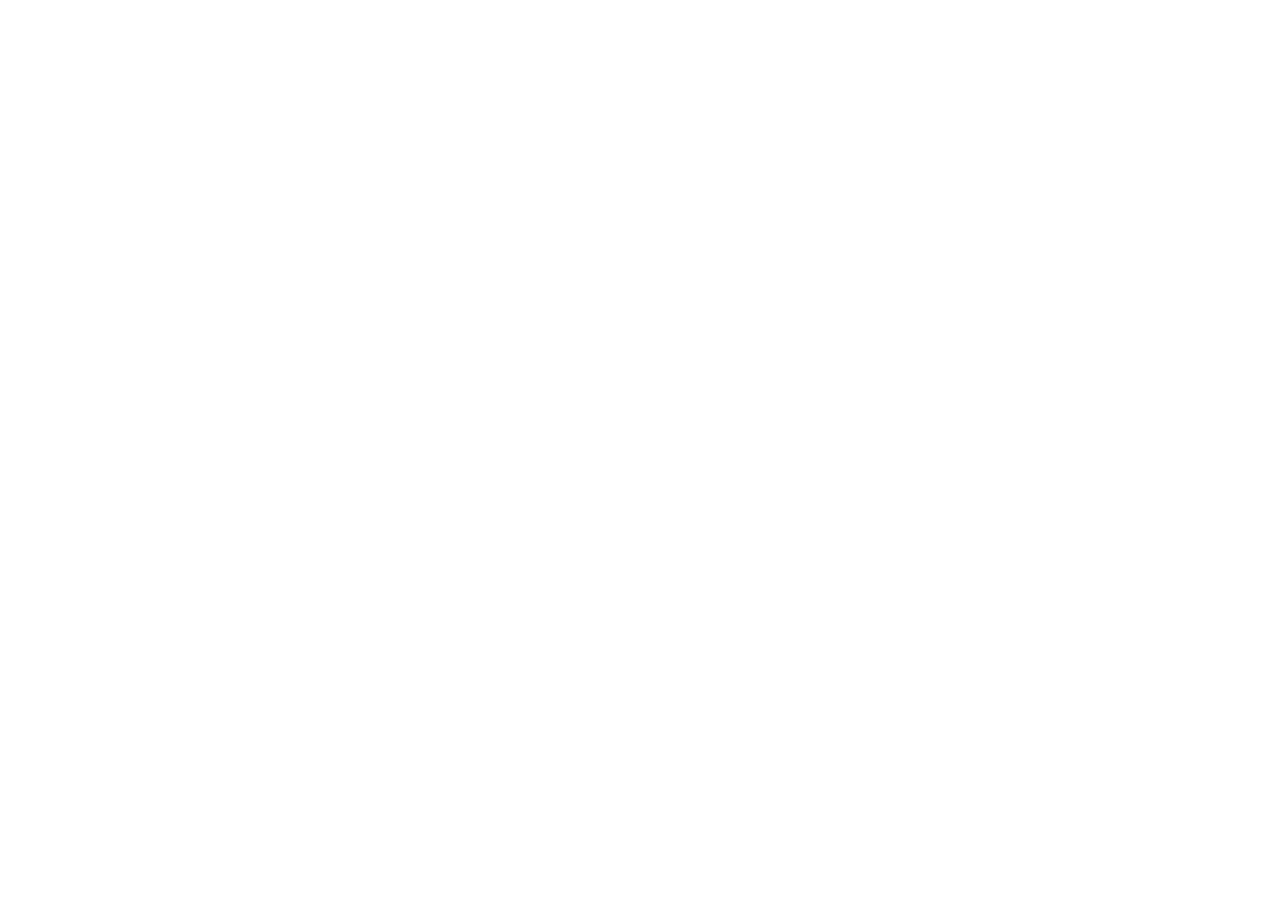
==== about.html @ bab977a7 "Init : création du dépôt, arborescence des fichiers et structure HTML de base" ====
<!doctype html>
<html lang="en">
  <head>
    <meta charset="UTF-8" />
    <meta name="viewport" content="width=device-width, initial-scale=1.0" />
    <link
      href="https://cdn.jsdelivr.net/npm/bootstrap@5.3.8/dist/css/bootstrap.min.css"
      rel="stylesheet"
      integrity="sha384-sRIl4kxILFvY47J16cr9ZwB07vP4J8+LH7qKQnuqkuIAvNWLzeN8tE5YBujZqJLB"
      crossorigin="anonymous"
    />
    <title>A propos</title>
  </head>
  <body>
    <script
      src="https://cdn.jsdelivr.net/npm/bootstrap@5.3.8/dist/js/bootstrap.bundle.min.js"
      integrity="sha384-FKyoEForCGlyvwx9Hj09JcYn3nv7wiPVlz7YYwJrWVcXK/BmnVDxM+D2scQbITxI"
      crossorigin="anonymous"
    ></script>
  </body>
</html>
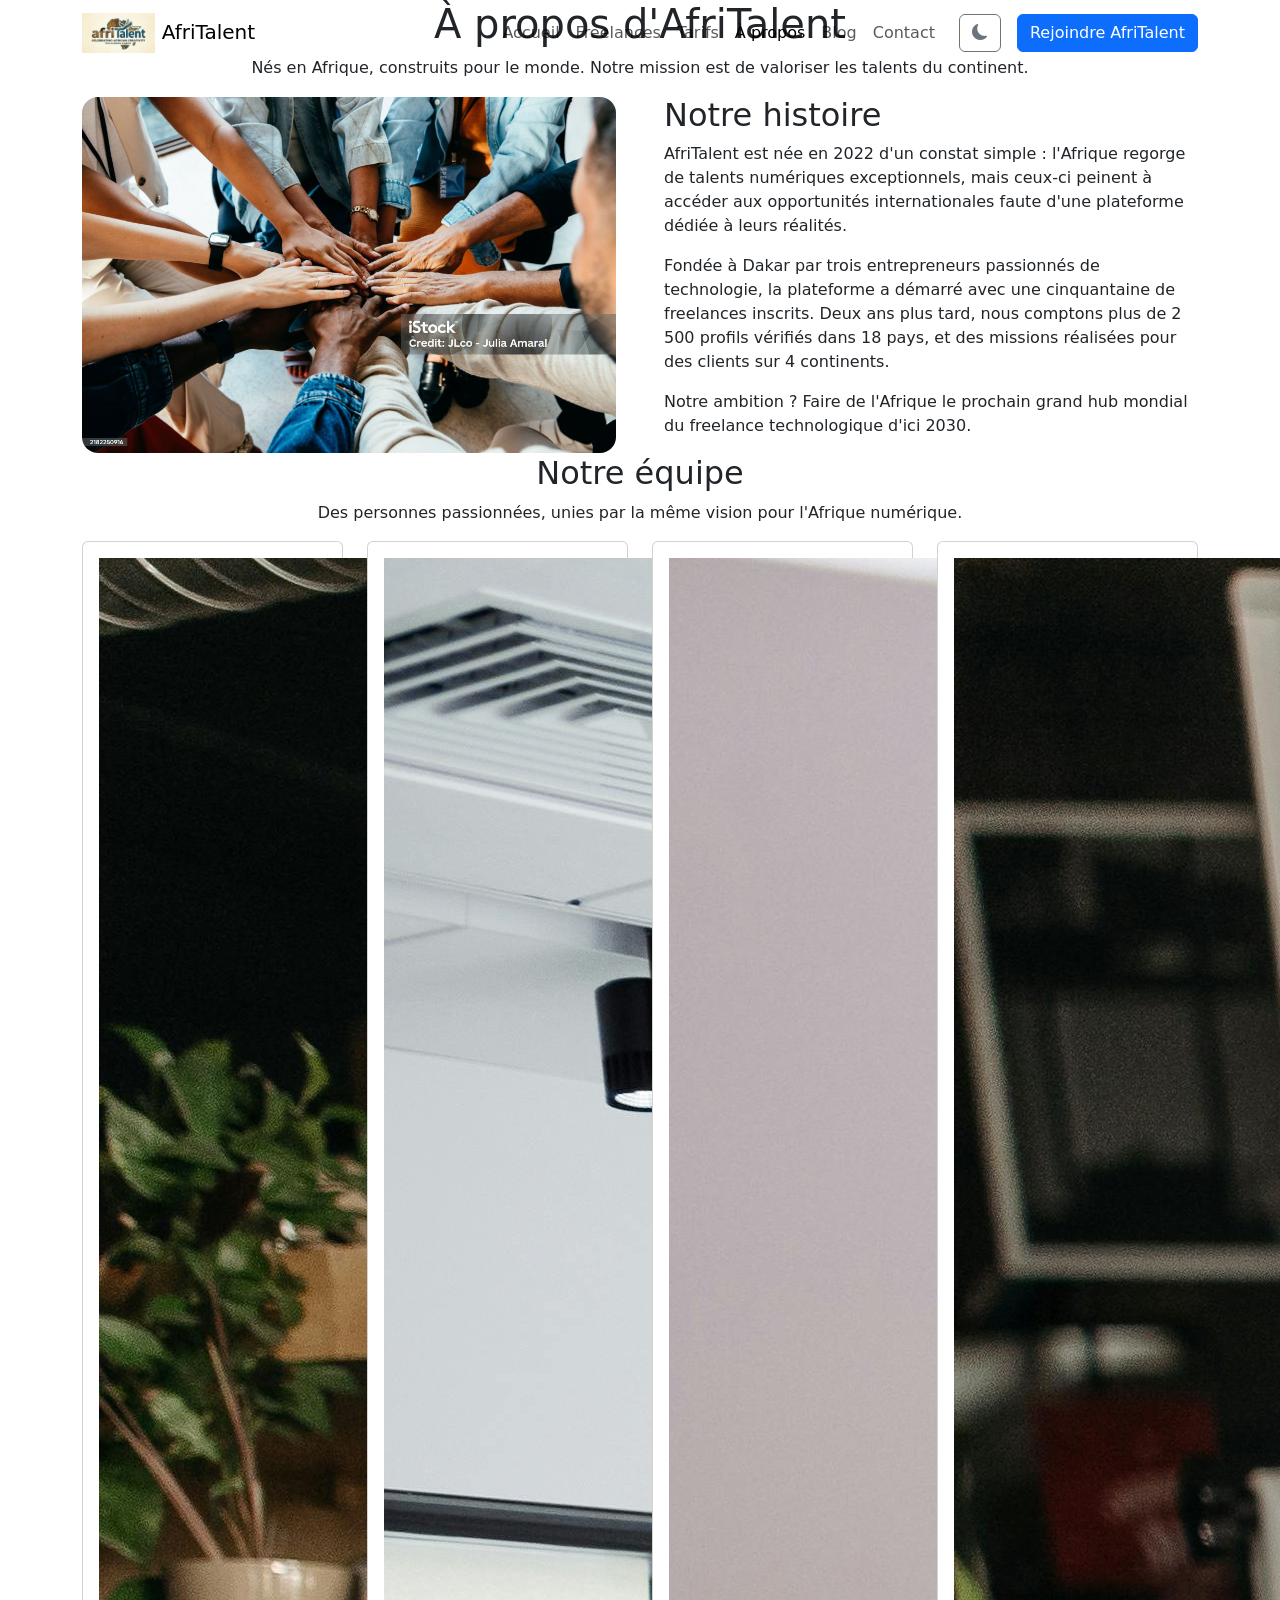
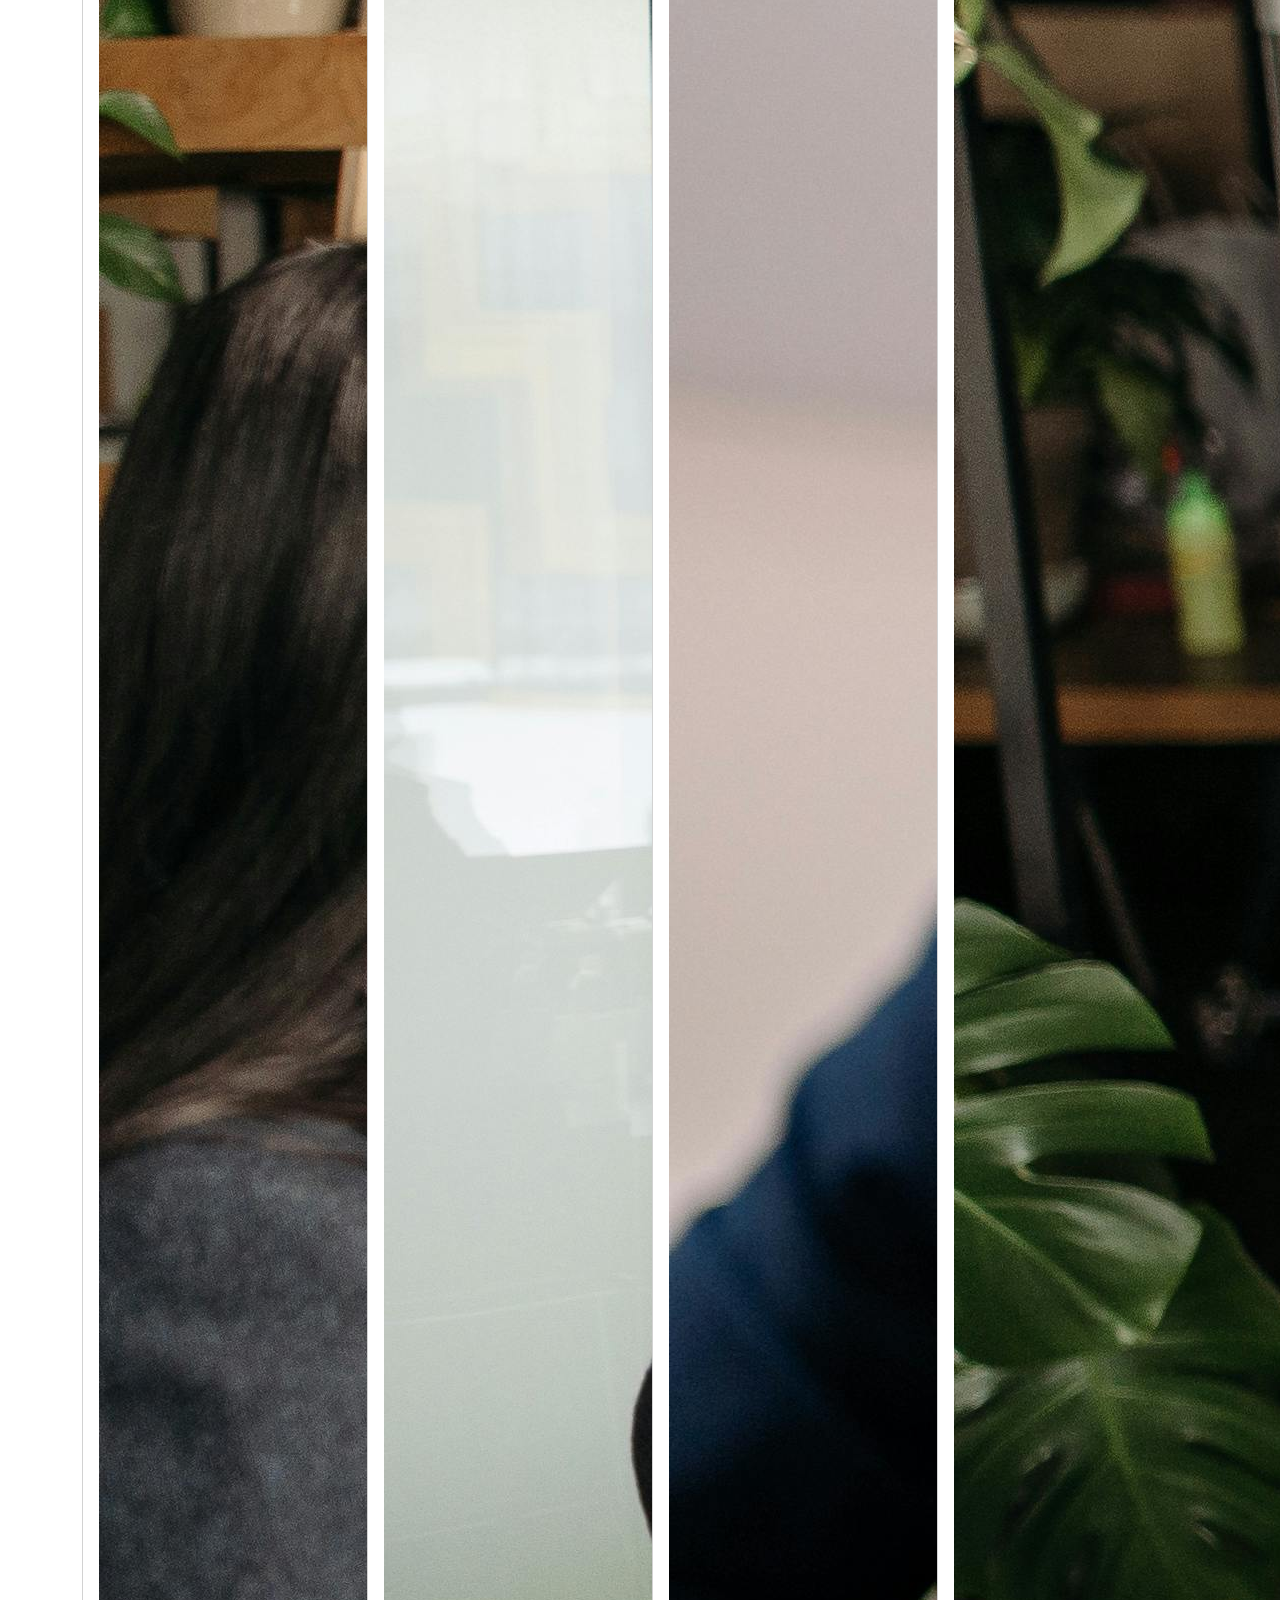
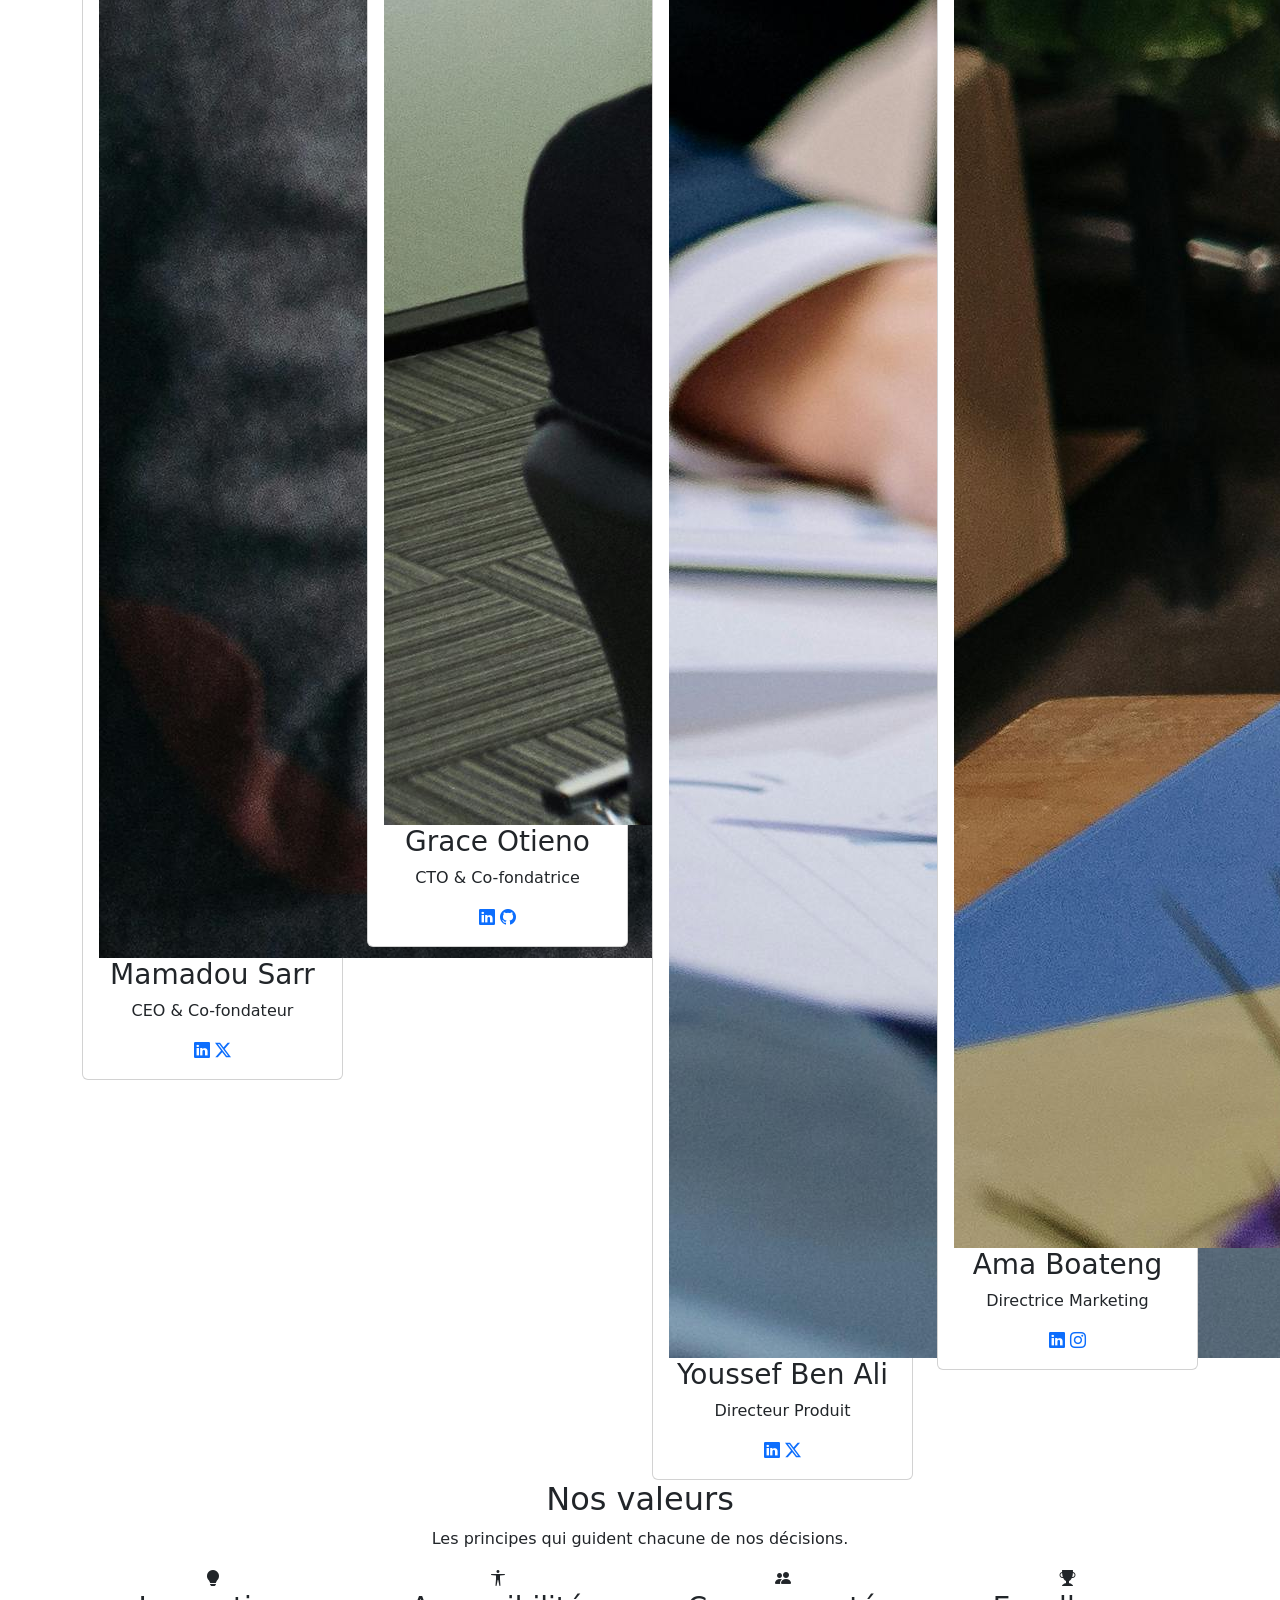
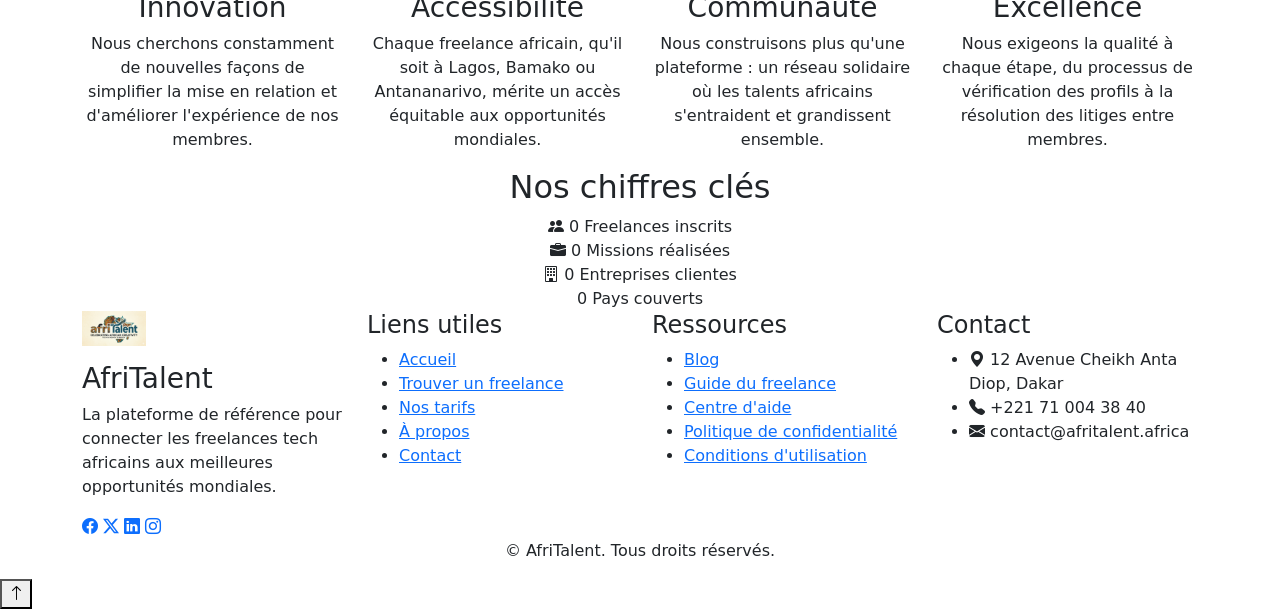
==== commit fa9f0ecc: "HTML : structure complète des 5 pages avec sections et contenu texte" ====
--- a/about.html
+++ b/about.html
@@ -1,21 +1,422 @@
 <!doctype html>
-<html lang="en">
+<html lang="fr">
   <head>
     <meta charset="UTF-8" />
     <meta name="viewport" content="width=device-width, initial-scale=1.0" />
+    <title>AfriTalent — À propos</title>
+    <!-- Google Fonts -->
     <link
-      href="https://cdn.jsdelivr.net/npm/bootstrap@5.3.8/dist/css/bootstrap.min.css"
+      href="https://fonts.googleapis.com/css2?family=Syne:wght@400;700;800&family=Inter:wght@400;500;600&display=swap"
       rel="stylesheet"
-      integrity="sha384-sRIl4kxILFvY47J16cr9ZwB07vP4J8+LH7qKQnuqkuIAvNWLzeN8tE5YBujZqJLB"
-      crossorigin="anonymous"
     />
-    <title>A propos</title>
+    <!-- Bootstrap Icons -->
+    <link
+      href="https://cdn.jsdelivr.net/npm/bootstrap-icons@1.11.3/font/bootstrap-icons.min.css"
+      rel="stylesheet"
+    />
+    <!-- Bootstrap 5 via CDN : feuille de style -->
+    <link
+      href="https://cdn.jsdelivr.net/npm/bootstrap@5.3.0/dist/css/bootstrap.min.css"
+      rel="stylesheet"
+    />
+    <!-- Votre feuille de style personnelle -->
+    <link rel="stylesheet" href="css/style.css" />
   </head>
   <body>
-    <script
-      src="https://cdn.jsdelivr.net/npm/bootstrap@5.3.8/dist/js/bootstrap.bundle.min.js"
-      integrity="sha384-FKyoEForCGlyvwx9Hj09JcYn3nv7wiPVlz7YYwJrWVcXK/BmnVDxM+D2scQbITxI"
-      crossorigin="anonymous"
-    ></script>
+    <!-- Le contenu de la page sera ajoute ici -->
+    <!-- ===================== NAVBAR ===================== -->
+    <header>
+      <nav class="navbar navbar-expand-lg fixed-top" id="navbar">
+        <div class="container">
+          <a class="navbar-brand" href="index.html">
+            <img
+              src="images/Gemini_Generated_Image_jtmrt1jtmrt1jtmr.png"
+              alt="Logo AfriTalent"
+              height="40"
+            />
+            AfriTalent
+          </a>
+          <button
+            class="navbar-toggler"
+            type="button"
+            data-bs-toggle="collapse"
+            data-bs-target="#navMenu"
+            aria-controls="navMenu"
+            aria-expanded="false"
+            aria-label="Ouvrir le menu de navigation"
+          >
+            <span class="navbar-toggler-icon"></span>
+          </button>
+          <div class="collapse navbar-collapse" id="navMenu">
+            <ul class="navbar-nav ms-auto">
+              <li class="nav-item">
+                <a class="nav-link" href="index.html">Accueil</a>
+              </li>
+              <li class="nav-item">
+                <a class="nav-link" href="freelances.html">Freelances</a>
+              </li>
+              <li class="nav-item">
+                <a class="nav-link" href="tarifs.html">Tarifs</a>
+              </li>
+              <li class="nav-item">
+                <a class="nav-link active" aria-current="page" href="about.html"
+                  >À propos</a
+                >
+              </li>
+              <li class="nav-item">
+                <a class="nav-link" href="blog.html">Blog</a>
+              </li>
+              <li class="nav-item">
+                <a class="nav-link" href="contact.html">Contact</a>
+              </li>
+            </ul>
+            <button
+              class="btn btn-outline-secondary ms-3"
+              id="darkModeToggle"
+              aria-label="Activer le mode sombre"
+            >
+              <i class="bi bi-moon-fill"></i>
+            </button>
+            <a href="freelances.html" class="btn btn-primary ms-3"
+              >Rejoindre AfriTalent</a
+            >
+          </div>
+        </div>
+      </nav>
+    </header>
+    <main>
+      <!-- ===================== EN-TÊTE DE PAGE ===================== -->
+      <section class="page-header">
+        <div class="container text-center">
+          <h1>À propos d'AfriTalent</h1>
+          <p>
+            Nés en Afrique, construits pour le monde. Notre mission est de
+            valoriser les talents du continent.
+          </p>
+        </div>
+      </section>
+      <!-- ===================== SECTION NOTRE HISTOIRE ===================== -->
+      <section class="history-section">
+        <div class="container">
+          <div class="row align-items-center g-5">
+            <div class="col-lg-6">
+              <img
+                src="images/istockphoto-2182250916-1024x1024.jpg"
+                alt="L'équipe fondatrice d'AfriTalent lors du lancement de la plateforme à Dakar en 2022"
+                class="img-fluid rounded-4"
+              />
+            </div>
+            <div class="col-lg-6">
+              <h2 class="section-title">Notre histoire</h2>
+              <p>
+                AfriTalent est née en 2022 d'un constat simple : l'Afrique
+                regorge de talents numériques exceptionnels, mais ceux-ci
+                peinent à accéder aux opportunités internationales faute d'une
+                plateforme dédiée à leurs réalités.
+              </p>
+              <p>
+                Fondée à Dakar par trois entrepreneurs passionnés de
+                technologie, la plateforme a démarré avec une cinquantaine de
+                freelances inscrits. Deux ans plus tard, nous comptons plus de 2
+                500 profils vérifiés dans 18 pays, et des missions réalisées
+                pour des clients sur 4 continents.
+              </p>
+              <p>
+                Notre ambition ? Faire de l'Afrique le prochain grand hub
+                mondial du freelance technologique d'ici 2030.
+              </p>
+            </div>
+          </div>
+        </div>
+      </section>
+      <!-- ===================== SECTION L'ÉQUIPE ===================== -->
+      <section class="team-section">
+        <div class="container">
+          <h2 class="section-title text-center">Notre équipe</h2>
+          <p class="section-subtitle text-center">
+            Des personnes passionnées, unies par la même vision pour l'Afrique
+            numérique.
+          </p>
+
+          <div class="row g-4 justify-content-center">
+            <!-- Membre 1 -->
+            <div class="col-lg-3 col-md-6">
+              <article class="team-card card text-center">
+                <div class="card-body">
+                  <img
+                    src="images/pexels-pavel-danilyuk-7654411.jpg"
+                    alt="Photo de Mamadou Sarr, CEO et cofondateur d'AfriTalent"
+                    class="team-avatar"
+                  />
+                  <h3 class="card-title">Mamadou Sarr</h3>
+                  <p class="team-role">CEO & Co-fondateur</p>
+                  <div class="team-socials">
+                    <a href="#" aria-label="LinkedIn de Mamadou Sarr"
+                      ><i class="bi bi-linkedin" aria-hidden="true"></i
+                    ></a>
+                    <a href="#" aria-label="Twitter de Mamadou Sarr"
+                      ><i class="bi bi-twitter-x" aria-hidden="true"></i
+                    ></a>
+                  </div>
+                </div>
+              </article>
+            </div>
+
+            <!-- Membre 2 -->
+            <div class="col-lg-3 col-md-6">
+              <article class="team-card card text-center">
+                <div class="card-body">
+                  <img
+                    src="images/pexels-werner-pfennig-6949525.jpg"
+                    alt="Photo de Grace Otieno, CTO et cofontatrice d'AfriTalent"
+                    class="team-avatar"
+                  />
+                  <h3 class="card-title">Grace Otieno</h3>
+                  <p class="team-role">CTO & Co-fondatrice</p>
+                  <div class="team-socials">
+                    <a href="#" aria-label="LinkedIn de Grace Otieno"
+                      ><i class="bi bi-linkedin" aria-hidden="true"></i
+                    ></a>
+                    <a href="#" aria-label="GitHub de Grace Otieno"
+                      ><i class="bi bi-github" aria-hidden="true"></i
+                    ></a>
+                  </div>
+                </div>
+              </article>
+            </div>
+
+            <!-- Membre 3 -->
+            <div class="col-lg-3 col-md-6">
+              <article class="team-card card text-center">
+                <div class="card-body">
+                  <img
+                    src="images/pexels-yankrukov-7693690.jpg"
+                    alt="Photo de Youssef Ben Ali, Directeur Produit chez AfriTalent"
+                    class="team-avatar"
+                  />
+                  <h3 class="card-title">Youssef Ben Ali</h3>
+                  <p class="team-role">Directeur Produit</p>
+                  <div class="team-socials">
+                    <a href="#" aria-label="LinkedIn de Youssef Ben Ali"
+                      ><i class="bi bi-linkedin" aria-hidden="true"></i
+                    ></a>
+                    <a href="#" aria-label="Twitter de Youssef Ben Ali"
+                      ><i class="bi bi-twitter-x" aria-hidden="true"></i
+                    ></a>
+                  </div>
+                </div>
+              </article>
+            </div>
+
+            <!-- Membre 4 -->
+            <div class="col-lg-3 col-md-6">
+              <article class="team-card card text-center">
+                <div class="card-body">
+                  <img
+                    src="images/pexels-pavel-danilyuk-7654424.jpg"
+                    alt="Photo de Ama Boateng, Directrice Marketing chez AfriTalent"
+                    class="team-avatar"
+                  />
+                  <h3 class="card-title">Ama Boateng</h3>
+                  <p class="team-role">Directrice Marketing</p>
+                  <div class="team-socials">
+                    <a href="#" aria-label="LinkedIn de Ama Boateng"
+                      ><i class="bi bi-linkedin" aria-hidden="true"></i
+                    ></a>
+                    <a href="#" aria-label="Instagram de Ama Boateng"
+                      ><i class="bi bi-instagram" aria-hidden="true"></i
+                    ></a>
+                  </div>
+                </div>
+              </article>
+            </div>
+          </div>
+        </div>
+      </section>
+      <!-- ===================== SECTION NOS VALEURS ===================== -->
+      <section class="values-section">
+        <div class="container">
+          <h2 class="section-title text-center">Nos valeurs</h2>
+          <p class="section-subtitle text-center">
+            Les principes qui guident chacune de nos décisions.
+          </p>
+
+          <div class="row g-4">
+            <div class="col-lg-3 col-md-6">
+              <article class="value-card text-center">
+                <i
+                  class="bi bi-lightbulb-fill value-icon"
+                  aria-hidden="true"
+                ></i>
+                <h3>Innovation</h3>
+                <p>
+                  Nous cherchons constamment de nouvelles façons de simplifier
+                  la mise en relation et d'améliorer l'expérience de nos
+                  membres.
+                </p>
+              </article>
+            </div>
+
+            <div class="col-lg-3 col-md-6">
+              <article class="value-card text-center">
+                <i
+                  class="bi bi-universal-access value-icon"
+                  aria-hidden="true"
+                ></i>
+                <h3>Accessibilité</h3>
+                <p>
+                  Chaque freelance africain, qu'il soit à Lagos, Bamako ou
+                  Antananarivo, mérite un accès équitable aux opportunités
+                  mondiales.
+                </p>
+              </article>
+            </div>
+
+            <div class="col-lg-3 col-md-6">
+              <article class="value-card text-center">
+                <i class="bi bi-people-fill value-icon" aria-hidden="true"></i>
+                <h3>Communauté</h3>
+                <p>
+                  Nous construisons plus qu'une plateforme : un réseau solidaire
+                  où les talents africains s'entraident et grandissent ensemble.
+                </p>
+              </article>
+            </div>
+
+            <div class="col-lg-3 col-md-6">
+              <article class="value-card text-center">
+                <i class="bi bi-trophy-fill value-icon" aria-hidden="true"></i>
+                <h3>Excellence</h3>
+                <p>
+                  Nous exigeons la qualité à chaque étape, du processus de
+                  vérification des profils à la résolution des litiges entre
+                  membres.
+                </p>
+              </article>
+            </div>
+          </div>
+        </div>
+      </section>
+      <!-- ===================== SECTION CHIFFRES CLÉS EN BENTO GRID ===================== -->
+      <section class="key-numbers-section">
+        <div class="container">
+          <h2 class="section-title text-center">Nos chiffres clés</h2>
+
+          <!-- Bento Grid pour les chiffres -->
+          <div class="bento-grid bento-numbers">
+            <div class="bento-card text-center">
+              <i class="bi bi-people-fill bento-icon" aria-hidden="true"></i>
+              <span class="stat-number" data-target="2500">0</span>
+              <span class="stat-label">Freelances inscrits</span>
+            </div>
+
+            <div class="bento-card text-center bento-large">
+              <i class="bi bi-briefcase-fill bento-icon" aria-hidden="true"></i>
+              <span class="stat-number" data-target="12000">0</span>
+              <span class="stat-label">Missions réalisées</span>
+            </div>
+
+            <div class="bento-card text-center">
+              <i class="bi bi-building bento-icon" aria-hidden="true"></i>
+              <span class="stat-number" data-target="800">0</span>
+              <span class="stat-label">Entreprises clientes</span>
+            </div>
+
+            <div class="bento-card text-center">
+              <i class="bi bi-globe-africa bento-icon" aria-hidden="true"></i>
+              <span class="stat-number" data-target="18">0</span>
+              <span class="stat-label">Pays couverts</span>
+            </div>
+          </div>
+        </div>
+      </section>
+    </main>
+
+    <!-- ===================== FOOTER ===================== -->
+    <footer class="site-footer">
+      <div class="container">
+        <div class="row g-4">
+          <div class="col-lg-3 col-md-6">
+            <img
+              src="images/Gemini_Generated_Image_jtmrt1jtmrt1jtmr.png"
+              alt="Logo AfriTalent"
+              height="35"
+              class="mb-3"
+            />
+            <h3 class="footer-brand">AfriTalent</h3>
+            <p>
+              La plateforme de référence pour connecter les freelances tech
+              africains aux meilleures opportunités mondiales.
+            </p>
+            <div class="social-links">
+              <a href="#" aria-label="Facebook AfriTalent"
+                ><i class="bi bi-facebook" aria-hidden="true"></i
+              ></a>
+              <a href="#" aria-label="Twitter AfriTalent"
+                ><i class="bi bi-twitter-x" aria-hidden="true"></i
+              ></a>
+              <a href="#" aria-label="LinkedIn AfriTalent"
+                ><i class="bi bi-linkedin" aria-hidden="true"></i
+              ></a>
+              <a href="#" aria-label="Instagram AfriTalent"
+                ><i class="bi bi-instagram" aria-hidden="true"></i
+              ></a>
+            </div>
+          </div>
+          <div class="col-lg-3 col-md-6">
+            <h4 class="footer-title">Liens utiles</h4>
+            <ul class="footer-links">
+              <li><a href="index.html">Accueil</a></li>
+              <li><a href="freelances.html">Trouver un freelance</a></li>
+              <li><a href="tarifs.html">Nos tarifs</a></li>
+              <li><a href="about.html">À propos</a></li>
+              <li><a href="contact.html">Contact</a></li>
+            </ul>
+          </div>
+          <div class="col-lg-3 col-md-6">
+            <h4 class="footer-title">Ressources</h4>
+            <ul class="footer-links">
+              <li><a href="#">Blog</a></li>
+              <li><a href="#">Guide du freelance</a></li>
+              <li><a href="#">Centre d'aide</a></li>
+              <li><a href="#">Politique de confidentialité</a></li>
+              <li><a href="#">Conditions d'utilisation</a></li>
+            </ul>
+          </div>
+          <div class="col-lg-3 col-md-6">
+            <h4 class="footer-title">Contact</h4>
+            <ul class="footer-contact">
+              <li>
+                <i class="bi bi-geo-alt-fill" aria-hidden="true"></i> 12 Avenue
+                Cheikh Anta Diop, Dakar
+              </li>
+              <li>
+                <i class="bi bi-telephone-fill" aria-hidden="true"></i> +221 71
+                004 38 40
+              </li>
+              <li>
+                <i class="bi bi-envelope-fill" aria-hidden="true"></i>
+                contact@afritalent.africa
+              </li>
+            </ul>
+          </div>
+        </div>
+        <div class="footer-bottom text-center">
+          <p>
+            &copy; <span id="currentYear"></span> AfriTalent. Tous droits
+            réservés.
+          </p>
+        </div>
+      </div>
+    </footer>
+
+    <button id="backToTop" aria-label="Retour en haut de page">
+      <i class="bi bi-arrow-up" aria-hidden="true"></i>
+    </button>
+
+    <!-- Bootstrap 5 via CDN : script JavaScript -->
+    <script src="https://cdn.jsdelivr.net/npm/bootstrap@5.3.0/dist/js/bootstrap.bundle.min.js"></script>
+    <!-- Votre script JavaScript -->
+    <script src="js/main.js"></script>
   </body>
 </html>
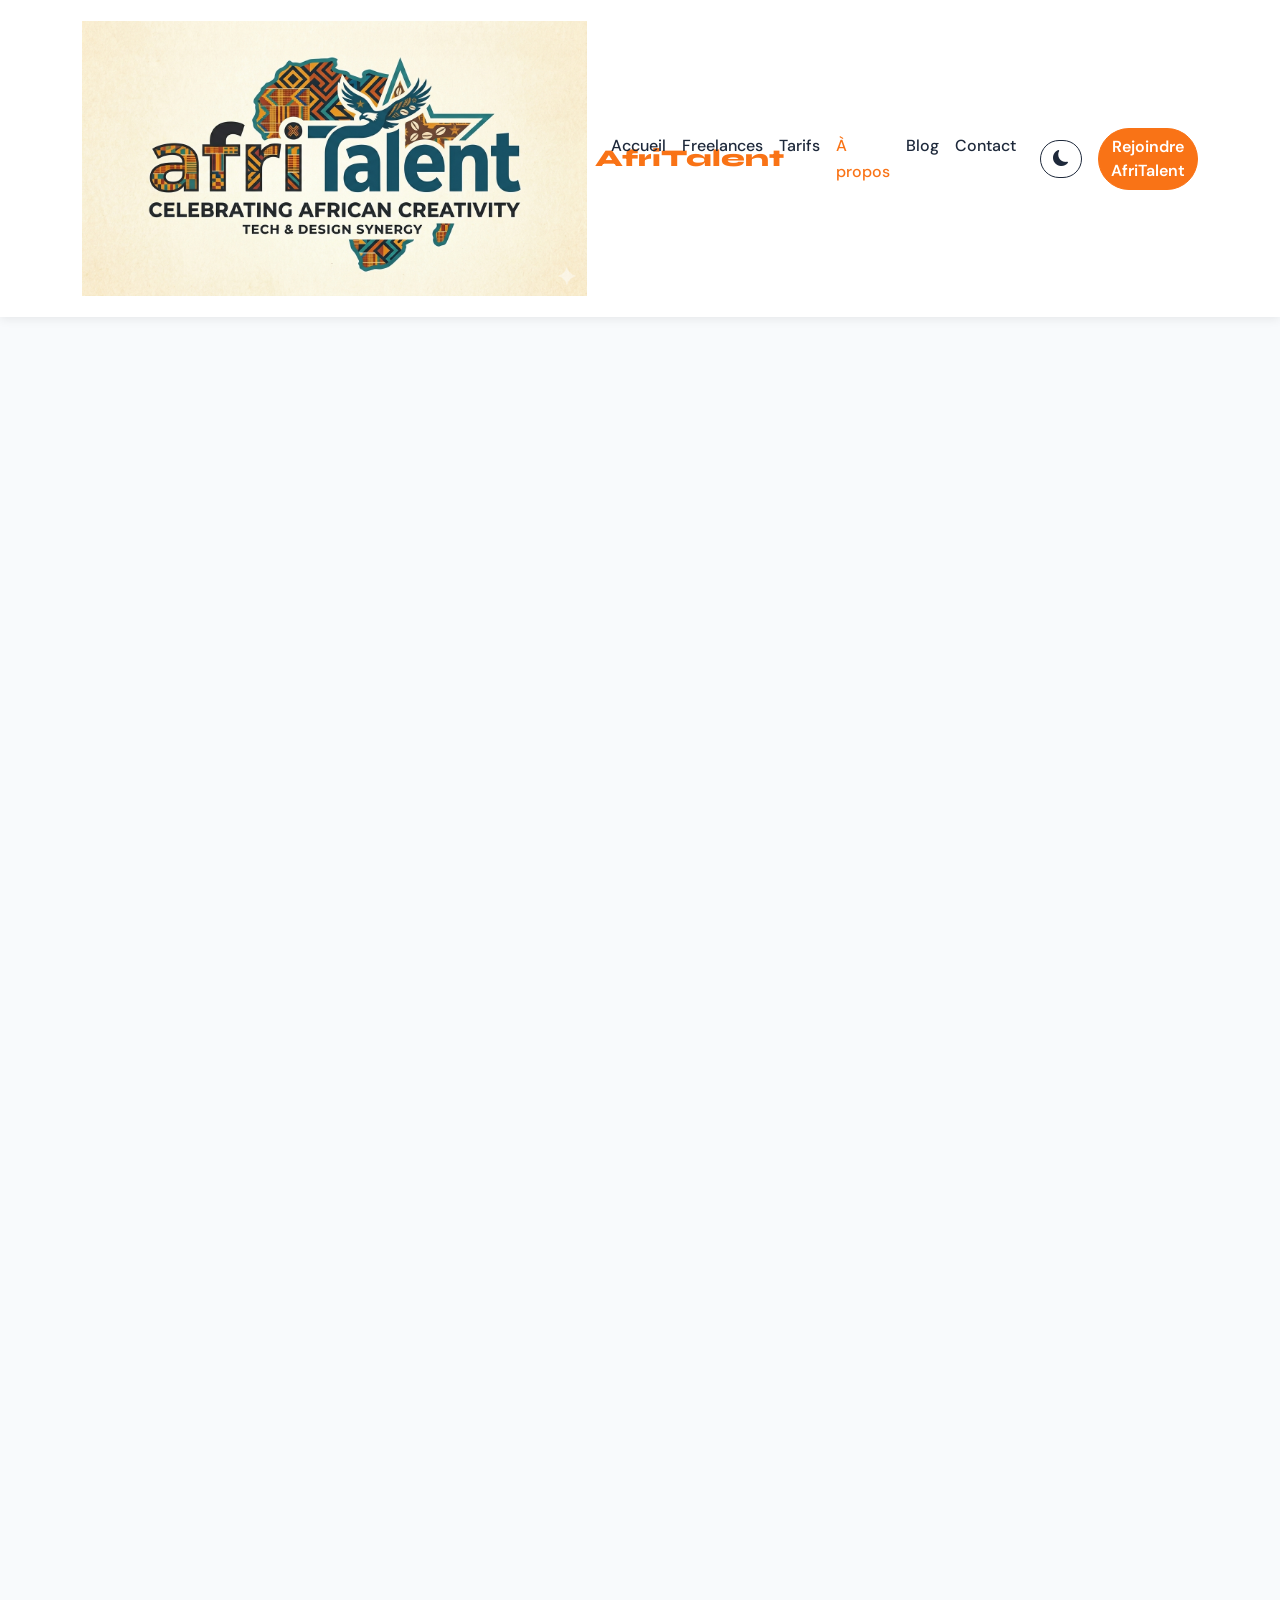
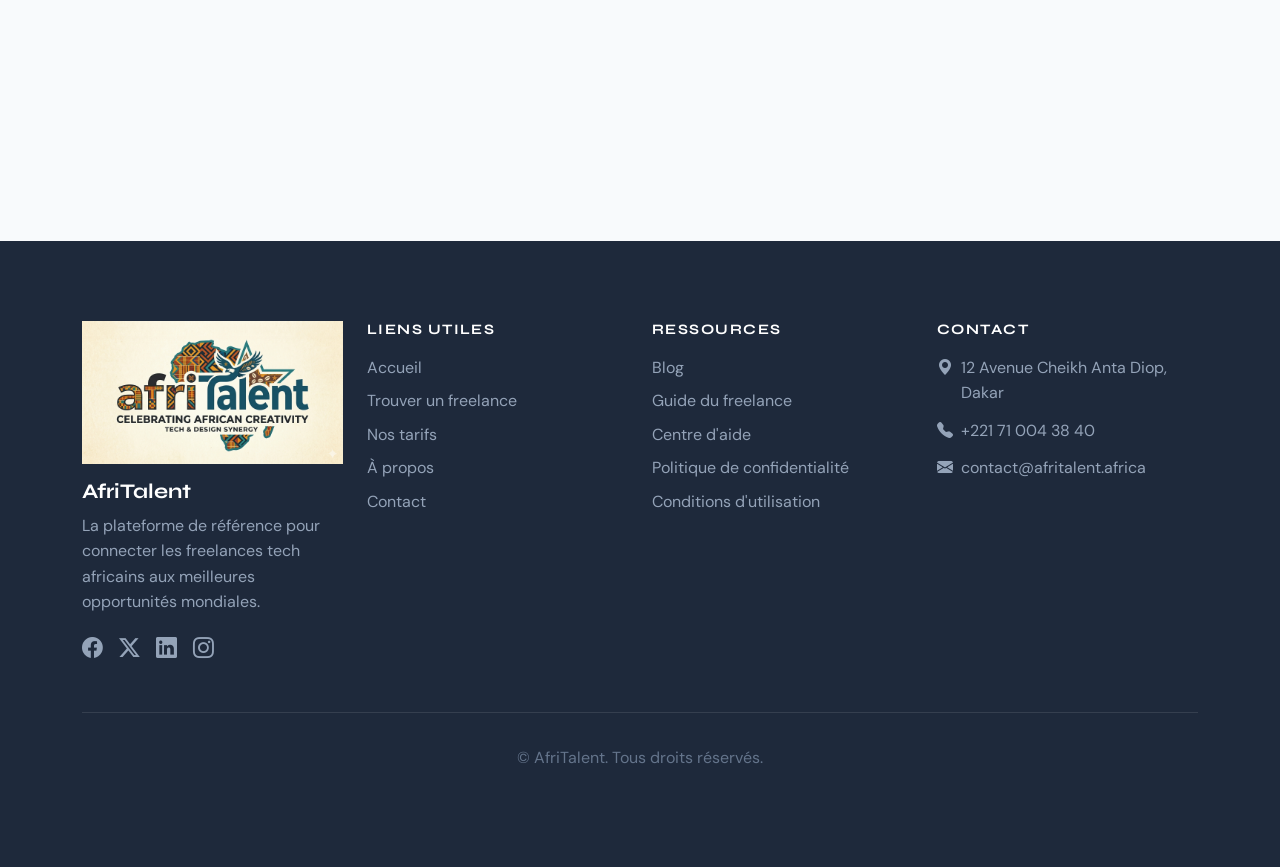
==== commit 18a3ae9c: "CSS : variables, typographie, layout général et styles de base" ====
--- a/about.html
+++ b/about.html
@@ -3,7 +3,7 @@
   <head>
     <meta charset="UTF-8" />
     <meta name="viewport" content="width=device-width, initial-scale=1.0" />
-    <title>AfriTalent — À propos</title>
+    <title>AfriTalent - À propos</title>
     <!-- Google Fonts -->
     <link
       href="https://fonts.googleapis.com/css2?family=Syne:wght@400;700;800&family=Inter:wght@400;500;600&display=swap"
@@ -23,7 +23,6 @@
     <link rel="stylesheet" href="css/style.css" />
   </head>
   <body>
-    <!-- Le contenu de la page sera ajoute ici -->
     <!-- ===================== NAVBAR ===================== -->
     <header>
       <nav class="navbar navbar-expand-lg fixed-top" id="navbar">
@@ -84,9 +83,11 @@
         </div>
       </nav>
     </header>
+
     <main>
       <!-- ===================== EN-TÊTE DE PAGE ===================== -->
-      <section class="page-header">
+      <!-- animate-section : JS commit 7 animera cette section au scroll -->
+      <section class="page-header animate-section">
         <div class="container text-center">
           <h1>À propos d'AfriTalent</h1>
           <p>
@@ -95,8 +96,10 @@
           </p>
         </div>
       </section>
+
       <!-- ===================== SECTION NOTRE HISTOIRE ===================== -->
-      <section class="history-section">
+      <!-- animate-section : JS commit 7 animera cette section au scroll -->
+      <section class="history-section animate-section">
         <div class="container">
           <div class="row align-items-center g-5">
             <div class="col-lg-6">
@@ -129,8 +132,10 @@
           </div>
         </div>
       </section>
+
       <!-- ===================== SECTION L'ÉQUIPE ===================== -->
-      <section class="team-section">
+      <!-- animate-section : JS commit 7 animera cette section au scroll -->
+      <section class="team-section animate-section">
         <div class="container">
           <h2 class="section-title text-center">Notre équipe</h2>
           <p class="section-subtitle text-center">
@@ -168,7 +173,7 @@
                 <div class="card-body">
                   <img
                     src="images/pexels-werner-pfennig-6949525.jpg"
-                    alt="Photo de Grace Otieno, CTO et cofontatrice d'AfriTalent"
+                    alt="Photo de Grace Otieno, CTO et cofondatrice d'AfriTalent"
                     class="team-avatar"
                   />
                   <h3 class="card-title">Grace Otieno</h3>
@@ -233,8 +238,10 @@
           </div>
         </div>
       </section>
+
       <!-- ===================== SECTION NOS VALEURS ===================== -->
-      <section class="values-section">
+      <!-- animate-section : JS commit 7 animera cette section au scroll -->
+      <section class="values-section animate-section">
         <div class="container">
           <h2 class="section-title text-center">Nos valeurs</h2>
           <p class="section-subtitle text-center">
@@ -256,7 +263,6 @@
                 </p>
               </article>
             </div>
-
             <div class="col-lg-3 col-md-6">
               <article class="value-card text-center">
                 <i
@@ -271,7 +277,6 @@
                 </p>
               </article>
             </div>
-
             <div class="col-lg-3 col-md-6">
               <article class="value-card text-center">
                 <i class="bi bi-people-fill value-icon" aria-hidden="true"></i>
@@ -282,7 +287,6 @@
                 </p>
               </article>
             </div>
-
             <div class="col-lg-3 col-md-6">
               <article class="value-card text-center">
                 <i class="bi bi-trophy-fill value-icon" aria-hidden="true"></i>
@@ -297,8 +301,10 @@
           </div>
         </div>
       </section>
+
       <!-- ===================== SECTION CHIFFRES CLÉS EN BENTO GRID ===================== -->
-      <section class="key-numbers-section">
+      <!-- animate-section : JS commit 7 animera cette section au scroll -->
+      <section class="key-numbers-section animate-section">
         <div class="container">
           <h2 class="section-title text-center">Nos chiffres clés</h2>
 
@@ -309,19 +315,16 @@
               <span class="stat-number" data-target="2500">0</span>
               <span class="stat-label">Freelances inscrits</span>
             </div>
-
             <div class="bento-card text-center bento-large">
               <i class="bi bi-briefcase-fill bento-icon" aria-hidden="true"></i>
               <span class="stat-number" data-target="12000">0</span>
               <span class="stat-label">Missions réalisées</span>
             </div>
-
             <div class="bento-card text-center">
               <i class="bi bi-building bento-icon" aria-hidden="true"></i>
               <span class="stat-number" data-target="800">0</span>
               <span class="stat-label">Entreprises clientes</span>
             </div>
-
             <div class="bento-card text-center">
               <i class="bi bi-globe-africa bento-icon" aria-hidden="true"></i>
               <span class="stat-number" data-target="18">0</span>
@@ -414,9 +417,7 @@
       <i class="bi bi-arrow-up" aria-hidden="true"></i>
     </button>
 
-    <!-- Bootstrap 5 via CDN : script JavaScript -->
     <script src="https://cdn.jsdelivr.net/npm/bootstrap@5.3.0/dist/js/bootstrap.bundle.min.js"></script>
-    <!-- Votre script JavaScript -->
     <script src="js/main.js"></script>
   </body>
 </html>
--- a/css/style.css
+++ b/css/style.css
@@ -0,0 +1,805 @@
+/* ============================================================
+   AFRITALENT — STYLE.CSS
+   Commit 3 : Variables, typographie, layout général, styles de base
+   ============================================================ */
+
+/* ============================================================
+   IMPORTATION DES GOOGLE FONTS
+   ============================================================ */
+
+/*
+   @import url(...)
+   → charge les polices depuis les serveurs Google Fonts.
+
+   Syne : police expressive pour les titres.
+   Poids chargés : 400 (normal), 600 (semi-gras), 700 (gras), 800 (extra-gras).
+
+   DM Sans : police moderne et lisible pour le corps du texte.
+   ital : version italique aussi chargée.
+   opsz : optical size, adapte la police selon sa taille d'affichage.
+   Poids : 300 (léger), 400 (normal), 500 (medium).
+
+   display=swap : affiche d'abord une police système pendant le chargement
+   de Syne et DM Sans, évite le texte invisible (FOIT - Flash of Invisible Text).
+*/
+@import url("https://fonts.googleapis.com/css2?family=Syne:wght@400;600;700;800&family=DM+Sans:ital,opsz,wght@0,9..40,300;0,9..40,400;0,9..40,500;1,9..40,300&display=swap");
+
+/* ============================================================
+   VARIABLES CSS — DÉFINIES DANS :root
+   ============================================================ */
+
+/*
+   :root cible l'élément racine du document HTML (la balise <html>).
+   Les variables définies ici sont accessibles sur TOUTE la page
+   via la fonction var(--nom-variable).
+
+   Avantage : changer une couleur ici la change partout sur le site.
+   C'est pourquoi le sujet demande au minimum 6 variables.
+*/
+:root {
+  /* --- COULEURS (palette de 5 couleurs maximum) --- */
+
+  /* Variable 1 — Couleur principale de la marque AfriTalent (orange) */
+  --color-primary: #f97316;
+
+  /* Variable 2 — Couleur secondaire (bleu très foncé, pour titres et fonds sombres) */
+  --color-secondary: #1e293b;
+
+  /* Variable 3 — Couleur de fond générale de la page (blanc cassé, doux pour les yeux) */
+  --color-background: #f8fafc;
+
+  /* Variable 4 — Couleur du texte courant (quasi-noir, meilleure lisibilité que noir pur) */
+  --color-text: #0f172a;
+
+  /* Variable 5 — Couleur d'accent (orange foncé, pour les survols et états actifs) */
+  --color-accent: #ea6a0a;
+
+  /* --- POLICES --- */
+
+  /* Variable 6 — Police des titres : Syne, importée depuis Google Fonts ci-dessus */
+  --font-heading: "Syne", sans-serif;
+
+  /* Variable 7 — Police du corps du texte : DM Sans, importée depuis Google Fonts ci-dessus */
+  --font-body: "DM Sans", sans-serif;
+
+  /* --- ESPACEMENTS --- */
+
+  /* Variable 8 — Espacement vertical entre les grandes sections de la page */
+  --spacing-section: 80px;
+
+  /* Variable 9 — Padding interne des cartes et blocs de contenu */
+  --spacing-card: 24px;
+
+  /* --- EFFETS --- */
+
+  /* Variable 10 — Ombre portée standard pour les cartes */
+  --shadow-card: 0 4px 20px rgba(0, 0, 0, 0.08);
+
+  /* Variable 11 — Ombre portée au survol des cartes */
+  --shadow-hover: 0 8px 30px rgba(249, 115, 22, 0.15);
+
+  /* Variable 12 — Rayon d'arrondi standard pour les cartes */
+  --border-radius: 12px;
+}
+
+/* ============================================================
+   RESET CSS ET STYLES DE BASE
+   Marges, paddings, body
+   ============================================================ */
+
+/*
+   *, *::before, *::after cible TOUS les éléments HTML
+   ainsi que leurs pseudo-éléments ::before et ::after.
+
+   box-sizing: border-box
+   → le padding et la bordure sont INCLUS dans la largeur/hauteur.
+   Sans ça, le padding s'AJOUTE à la largeur déclarée et provoque
+   des débordements inattendus.
+
+   margin: 0; padding: 0
+   → supprime les marges et paddings par défaut du navigateur.
+   Chrome, Firefox et Safari ont des valeurs par défaut différentes,
+   ce reset les uniformise.
+*/
+*,
+*::before,
+*::after {
+  box-sizing: border-box;
+  margin: 0;
+  padding: 0;
+}
+
+/*
+   scroll-behavior: smooth
+   → active le défilement animé et fluide quand on clique sur
+   un lien ancre comme <a href="#contact">.
+   Sans ça, le saut vers la section serait instantané et brutal.
+*/
+html {
+  scroll-behavior: smooth;
+}
+
+/*
+   Styles appliqués à l'ensemble du document via le <body> :
+
+   font-family: var(--font-body)
+   → applique DM Sans à tout le texte du site via la variable.
+
+   color: var(--color-text)
+   → couleur de texte par défaut (quasi-noir).
+
+   background-color: var(--color-background)
+   → fond blanc cassé pour toute la page.
+
+   line-height: 1.6
+   → hauteur de ligne = 1.6 × la taille de la police.
+   Valeur recommandée pour une bonne lisibilité (entre 1.5 et 1.7).
+
+   padding-top: 72px
+   → compense la navbar en position fixed.
+   Quand la navbar est fixed, elle sort du flux normal du document.
+   Le contenu se place donc DERRIÈRE elle et est partiellement caché.
+   Ce padding-top pousse le contenu vers le bas d'une hauteur
+   égale à celle de la navbar (~72px).
+   IMPORTANT : les deux déclarations body sont ici fusionnées en une seule.
+*/
+body {
+  font-family: var(--font-body);
+  color: var(--color-text);
+  background-color: var(--color-background);
+  line-height: 1.6;
+  padding-top: 72px;
+}
+
+/*
+   Styles communs appliqués à tous les titres h1 jusqu'à h6 :
+
+   font-family: var(--font-heading)
+   → applique Syne (expressive) à tous les titres.
+
+   font-weight: 700
+   → gras (bold). 700 est le poids standard pour les titres.
+
+   color: var(--color-secondary)
+   → bleu foncé pour les titres, crée une hiérarchie visuelle
+   claire avec le texte courant en quasi-noir.
+
+   line-height: 1.2
+   → interligne compacte pour les titres.
+   Les grands textes n'ont pas besoin d'autant d'espace.
+
+   margin-bottom: 1rem
+   → 16px d'espace sous chaque titre pour le séparer du contenu.
+*/
+h1,
+h2,
+h3,
+h4,
+h5,
+h6 {
+  font-family: var(--font-heading);
+  font-weight: 700;
+  color: var(--color-secondary);
+  line-height: 1.2;
+  margin-bottom: 1rem;
+}
+
+/*
+   margin-bottom: 1rem
+   → 16px d'espace sous chaque paragraphe
+   pour bien séparer les blocs de texte.
+*/
+p {
+  margin-bottom: 1rem;
+}
+
+/*
+   color: var(--color-primary)
+   → les liens <a> sont affichés en orange (couleur de marque).
+
+   text-decoration: none
+   → supprime le soulignement par défaut du navigateur.
+*/
+a {
+  color: var(--color-primary);
+  text-decoration: none;
+}
+
+/*
+   text-decoration: underline
+   → ajoute un soulignement au survol pour signaler
+   que l'élément est cliquable.
+
+   color: var(--color-accent)
+   → orange foncé au survol pour donner un retour visuel.
+*/
+a:hover {
+  color: var(--color-accent);
+  text-decoration: underline;
+}
+
+/*
+   max-width: 100%
+   → l'image ne dépasse jamais la largeur de son conteneur.
+   Règle de base du responsive design pour les images.
+
+   height: auto
+   → conserve les proportions naturelles de l'image.
+
+   display: block
+   → supprime le petit espace blanc qui apparaît sous les images.
+   Par défaut les images sont inline (display: inline),
+   ce qui laisse un espace correspondant à la ligne de base du texte.
+*/
+img {
+  max-width: 100%;
+  height: auto;
+  display: block;
+}
+
+/*
+   ul (listes non ordonnées) — suppression du style par défaut.
+
+   list-style: none
+   → supprime les puces (•) appliquées par défaut par le navigateur.
+   Cela nous permet de styliser nos propres listes (footer, plans, etc.)
+   sans les puces par défaut.
+*/
+ul {
+  list-style: none;
+}
+/* ============================================================
+   NAVBAR STYLISÉE
+   Logo visible, liens alignés
+   ============================================================ */
+
+/*
+   On surcharge ici les styles Bootstrap de la barre de navigation.
+
+   background-color: #ffffff
+   → fond blanc pour la navbar.
+
+   box-shadow
+   → ombre légère sous la navbar pour la détacher visuellement
+   du contenu en dessous.
+   Format : offset-x | offset-y | flou | couleur.
+   rgba(0,0,0,0.08) = noir à 8% d'opacité, très subtil.
+
+   padding: 1rem 0
+   → 16px en haut et en bas de la navbar.
+   0 à gauche/droite (le .container Bootstrap gère les marges latérales).
+
+   transition: all 0.3s ease
+   → prépare la navbar à changer de style au scroll (commit 6 JS).
+   L'animation sera déclenchée par JavaScript qui ajoutera une classe.
+*/
+.navbar {
+  background-color: #ffffff;
+  box-shadow: 0 2px 10px rgba(0, 0, 0, 0.08);
+  padding: 1rem 0;
+  transition: all 0.3s ease;
+}
+
+/*
+   .navbar-brand — lien contenant le logo + texte "AfriTalent".
+
+   font-family: var(--font-heading)
+   → Syne pour le nom de la marque.
+
+   font-size: 1.5rem
+   → 24px, plus grand que le texte normal.
+
+   font-weight: 800
+   → poids maximum de Syne, très impactant.
+
+   color: var(--color-primary)
+   → orange de marque.
+
+   display: flex + align-items: center + gap: 0.5rem
+   → aligne horizontalement l'image du logo et le texte "AfriTalent".
+   Sans flex, l'image et le texte pourraient se désaligner.
+*/
+.navbar-brand {
+  font-family: var(--font-heading);
+  font-size: 1.5rem;
+  font-weight: 800;
+  color: var(--color-primary) !important;
+  display: flex;
+  align-items: center;
+  gap: 0.5rem;
+}
+
+/*
+   !important : force la couleur orange même quand Bootstrap essaie
+   de la surcharger sur certains thèmes de navbar.
+*/
+.navbar-brand:hover {
+  color: var(--color-accent) !important;
+  text-decoration: none;
+}
+
+/*
+   .navbar-nav .nav-link — les liens de navigation dans la navbar.
+
+   color: var(--color-secondary)
+   → bleu foncé pour les liens.
+
+   font-weight: 500
+   → semi-gras. Plus lisible que 400, moins agressif que 700.
+
+   padding: 0.5rem 1rem
+   → zone cliquable confortable autour de chaque lien.
+
+   transition: color 0.3s ease
+   → anime le changement de couleur au survol en 300ms.
+*/
+.navbar-nav .nav-link {
+  color: var(--color-secondary) !important;
+  font-weight: 500;
+  padding: 0.5rem 1rem;
+  transition: color 0.3s ease;
+}
+
+/*
+   Au survol et sur le lien actif :
+   → orange via --color-primary.
+*/
+.navbar-nav .nav-link:hover,
+.navbar-nav .nav-link.active {
+  color: var(--color-primary) !important;
+}
+
+/* ============================================================
+   SURCHARGE DES BOUTONS BOOTSTRAP
+   ============================================================ */
+
+/*
+   Bootstrap colore .btn-primary en BLEU (#0d6efd) par défaut.
+   On surcharge ici pour utiliser notre orange de marque.
+
+   background-color: var(--color-primary)
+   → fond orange via la variable.
+
+   border-color: var(--color-primary)
+   → bordure orange (Bootstrap ajoute une bordure aux boutons).
+
+   color: #ffffff
+   → texte blanc sur fond orange (contraste accessible).
+
+   font-weight: 600
+   → semi-gras pour la lisibilité des boutons.
+
+   border-radius: 50px
+   → forme "pilule" arrondie.
+
+   transition
+   → anime les changements visuels au survol.
+*/
+.btn-primary {
+  background-color: var(--color-primary) !important;
+  border-color: var(--color-primary) !important;
+  color: #ffffff !important;
+  font-weight: 600;
+  border-radius: 50px;
+  transition:
+    background-color 0.3s ease,
+    transform 0.2s ease;
+}
+
+/*
+   Au survol du bouton principal :
+   → orange foncé via --color-accent.
+   → légère élévation avec transform: translateY(-2px)
+   qui donne l'impression que le bouton "monte" légèrement.
+*/
+.btn-primary:hover {
+  background-color: var(--color-accent) !important;
+  border-color: var(--color-accent) !important;
+  color: #ffffff !important;
+  transform: translateY(-2px);
+}
+
+/*
+   .btn-outline-primary — bouton transparent avec bordure orange.
+   Utilisé comme bouton secondaire (ex: "Je cherche un Freelance").
+
+   color: var(--color-primary)
+   → texte orange.
+
+   border-color: var(--color-primary)
+   → bordure orange.
+
+   background-color: transparent
+   → fond transparent.
+*/
+.btn-outline-primary {
+  color: var(--color-primary) !important;
+  border-color: var(--color-primary) !important;
+  background-color: transparent !important;
+  font-weight: 600;
+  border-radius: 50px;
+  transition: all 0.3s ease;
+}
+
+/*
+   Au survol : fond orange, texte blanc (inversion des couleurs).
+*/
+.btn-outline-primary:hover {
+  background-color: var(--color-primary) !important;
+  color: #ffffff !important;
+  transform: translateY(-2px);
+}
+
+/*
+   .btn-outline-secondary — bouton du dark mode dans la navbar.
+
+   Même principe mais avec la couleur secondaire (bleu foncé).
+*/
+.btn-outline-secondary {
+  color: var(--color-secondary) !important;
+  border-color: var(--color-secondary) !important;
+  background-color: transparent !important;
+  border-radius: 50px;
+  transition: all 0.3s ease;
+}
+
+.btn-outline-secondary:hover {
+  background-color: var(--color-secondary) !important;
+  color: #ffffff !important;
+}
+
+/* ============================================================
+   TITRES DE SECTIONS RÉUTILISABLES
+   Classes .section-title et .section-subtitle
+   utilisées sur TOUTES les pages du site
+   ============================================================ */
+
+/*
+   .section-title — titre principal de chaque section.
+
+   font-size: 2.25rem
+   → 36px, bien visible et hiérarchisé sous le H1 de la page.
+
+   font-weight: 800
+   → très gras pour l'impact visuel.
+
+   color: var(--color-secondary)
+   → bleu foncé via la variable.
+
+   margin-bottom: 1rem
+   → espace sous le titre avant le sous-titre ou le contenu.
+*/
+.section-title {
+  font-size: 2.25rem;
+  font-weight: 800;
+  color: var(--color-secondary);
+  margin-bottom: 1rem;
+}
+
+/*
+   .section-subtitle — description courte sous le titre de section.
+
+   font-size: 1.1rem
+   → légèrement plus grand que le texte normal pour la lisibilité.
+
+   color: #64748b
+   → gris moyen, discret par rapport au titre principal.
+
+   max-width: 600px
+   → limite la largeur du texte pour éviter des lignes trop longues.
+   Les textes très larges sont difficiles à lire.
+
+   margin: 0 auto 3rem
+   → 0 en haut, auto à gauche/droite (centrage horizontal),
+   3rem (48px) en bas pour espacer du contenu suivant.
+*/
+.section-subtitle {
+  font-size: 1.1rem;
+  color: #64748b;
+  max-width: 600px;
+  margin: 0 auto 3rem;
+}
+
+/* ============================================================
+   EN-TÊTE DE PAGE (page-header)
+   Section de titre présente sur toutes les pages secondaires :
+   freelances, tarifs, about, contact, blog
+   ============================================================ */
+
+/*
+   .page-header — section d'en-tête des pages secondaires.
+
+   background-color: var(--color-secondary)
+   → fond bleu foncé qui contraste avec le reste de la page.
+
+   color: #ffffff
+   → texte blanc sur fond foncé.
+
+   padding: var(--spacing-section) 0
+   → 80px de padding en haut et en bas via la variable.
+
+   text-align: center
+   → tout le contenu centré.
+
+   margin-bottom: var(--spacing-section)
+   → 80px d'espace sous l'en-tête avant la première section.
+*/
+.page-header {
+  background-color: var(--color-secondary);
+  color: #ffffff;
+  padding: var(--spacing-section) 0;
+  text-align: center;
+  margin-bottom: var(--spacing-section);
+}
+
+/*
+   Dans .page-header, les titres H1 héritent du blanc du parent.
+   On doit le redéfinir explicitement car la règle globale h1-h6
+   met les titres en --color-secondary (bleu foncé).
+   Sur fond foncé, on veut du blanc.
+
+   font-size: 3rem → 48px, titre de page bien imposant.
+*/
+.page-header h1 {
+  color: #ffffff;
+  font-size: 3rem;
+  font-weight: 800;
+  margin-bottom: 1rem;
+}
+
+/*
+   Même logique : le paragraphe sous le H1 doit être blanc
+   mais légèrement transparent pour créer une hiérarchie subtile.
+
+   opacity: 0.85
+   → blanc légèrement atténué (85% d'opacité).
+   Crée une distinction visuelle subtile entre le titre et la description.
+
+   font-size: 1.2rem → légèrement plus grand que le corps normal.
+   margin-bottom: 0 → pas d'espace en bas (le .page-header gère ça).
+*/
+.page-header p {
+  color: #ffffff;
+  opacity: 0.85;
+  font-size: 1.2rem;
+  margin-bottom: 0;
+}
+
+/* ============================================================
+   FOOTER — STYLES DE BASE
+   ============================================================ */
+
+/*
+   .site-footer — le pied de page du site.
+
+   background-color: var(--color-secondary)
+   → fond bleu foncé, cohérent avec l'en-tête des pages.
+
+   color: #94a3b8
+   → gris clair sur fond foncé, lisible sans être agressif.
+
+   padding: var(--spacing-section) 0
+   → 80px en haut et en bas.
+*/
+.site-footer {
+  background-color: var(--color-secondary);
+  color: #94a3b8;
+  padding: var(--spacing-section) 0;
+  margin-top: var(--spacing-section);
+}
+
+/*
+   .footer-brand — nom "AfriTalent" dans le footer.
+
+   color: #ffffff → blanc pour le distinguer du texte gris.
+   font-size: 1.3rem → légèrement plus grand.
+   font-weight: 700 → gras.
+   margin-bottom: 0.5rem → espace sous le nom.
+*/
+.footer-brand {
+  color: #ffffff;
+  font-size: 1.3rem;
+  font-weight: 700;
+  margin-bottom: 0.5rem;
+}
+
+/*
+   .footer-title — titres des 4 colonnes du footer.
+
+   color: #ffffff → blanc pour les différencier du contenu.
+   font-size: 0.9rem → légèrement plus petit.
+   font-weight: 700 → gras.
+   text-transform: uppercase → tout en majuscules.
+   letter-spacing: 0.1em → espace entre les lettres pour la lisibilité
+   des textes en majuscules.
+   margin-bottom: 1rem → espace sous le titre.
+*/
+.footer-title {
+  color: #ffffff;
+  font-size: 0.9rem;
+  font-weight: 700;
+  text-transform: uppercase;
+  letter-spacing: 0.1em;
+  margin-bottom: 1rem;
+}
+
+/*
+   .footer-links — listes de liens dans le footer.
+
+   padding: 0 → supprime le padding par défaut des ul.
+   margin: 0 → supprime la marge par défaut des ul.
+*/
+.footer-links {
+  padding: 0;
+  margin: 0;
+}
+
+/*
+   Chaque lien dans le footer.
+
+   margin-bottom: 0.5rem → espace entre chaque lien.
+*/
+.footer-links li {
+  margin-bottom: 0.5rem;
+}
+
+.footer-links a {
+  color: #94a3b8;
+  text-decoration: none;
+  transition: color 0.3s ease;
+}
+
+/*
+   Au survol d'un lien footer → orange via --color-primary.
+*/
+.footer-links a:hover {
+  color: var(--color-primary);
+  text-decoration: none;
+}
+
+/*
+   .footer-contact — liste des informations de contact dans le footer.
+*/
+.footer-contact {
+  padding: 0;
+  margin: 0;
+}
+
+.footer-contact li {
+  color: #94a3b8;
+  margin-bottom: 0.75rem;
+  display: flex;
+  align-items: flex-start;
+  gap: 0.5rem;
+}
+
+/*
+   .social-links — liens des réseaux sociaux.
+
+   display: flex → les icônes en ligne.
+   gap: 1rem → espace entre chaque icône.
+   margin-top: 1rem → espace au-dessus des icônes.
+*/
+.social-links {
+  display: flex;
+  gap: 1rem;
+  margin-top: 1rem;
+}
+
+.social-links a {
+  color: #94a3b8;
+  font-size: 1.3rem;
+  transition: color 0.3s ease;
+}
+
+.social-links a:hover {
+  color: var(--color-primary);
+  text-decoration: none;
+}
+
+/*
+   .footer-bottom — ligne de copyright en bas du footer.
+
+   border-top: 1px solid rgba(255,255,255,0.1)
+   → ligne de séparation blanche très transparente (10% d'opacité).
+   Sépare discrètement le copyright des colonnes.
+
+   margin-top: 3rem → espace au-dessus.
+   padding-top: 2rem → espace intérieur au-dessus de la ligne.
+   color: #64748b → gris foncé, plus discret que le texte normal.
+*/
+.footer-bottom {
+  border-top: 1px solid rgba(255, 255, 255, 0.1);
+  margin-top: 3rem;
+  padding-top: 2rem;
+  color: #64748b;
+}
+
+/* ============================================================
+   BOUTON RETOUR EN HAUT
+   Apparaîtra via JavaScript au commit 6
+   ============================================================ */
+
+/*
+   #backToTop — bouton fixe en bas à droite de l'écran.
+
+   position: fixed → reste à la même position même au scroll.
+   bottom: 30px; right: 30px → position en bas à droite.
+   display: none → caché par défaut, JavaScript l'affichera au scroll.
+
+   background-color: var(--color-primary) → fond orange.
+   color: #ffffff → icône blanche.
+   border: none → pas de bordure.
+   border-radius: 50% → forme parfaitement ronde.
+   width: 48px; height: 48px → taille du bouton.
+
+   cursor: pointer → curseur main au survol.
+   z-index: 999 → au-dessus du contenu mais sous la navbar (z-index 1000).
+
+   transition → animation fluide pour l'apparition/disparition.
+*/
+#backToTop {
+  position: fixed;
+  bottom: 30px;
+  right: 30px;
+  display: none;
+  background-color: var(--color-primary);
+  color: #ffffff;
+  border: none;
+  border-radius: 50%;
+  width: 48px;
+  height: 48px;
+  font-size: 1.2rem;
+  cursor: pointer;
+  z-index: 999;
+  transition:
+    background-color 0.3s ease,
+    transform 0.2s ease;
+  align-items: center;
+  justify-content: center;
+}
+
+#backToTop:hover {
+  background-color: var(--color-accent);
+  transform: translateY(-3px);
+}
+
+/* ============================================================
+   ANIMATIONS SCROLL (préparation pour commit 7)
+   ============================================================ */
+
+/*
+   .animate-section — classe ajoutée sur toutes les sections
+   qui doivent apparaître en fondu au scroll.
+
+   État INITIAL (avant que la section soit visible) :
+   opacity: 0 → complètement invisible.
+   transform: translateY(30px) → décalée de 30px vers le bas.
+
+   transition → anime le passage de l'état initial à l'état final
+   en 0.6 secondes avec une accélération ease.
+
+   Au commit 7, JavaScript utilisera IntersectionObserver pour
+   détecter quand la section entre dans le viewport et ajoutera
+   la classe "visible" qui déclenchera l'animation.
+*/
+.animate-section {
+  opacity: 0;
+  transform: translateY(30px);
+  transition:
+    opacity 0.6s ease,
+    transform 0.6s ease;
+}
+
+/*
+   .animate-section.visible — état FINAL (quand la section est visible).
+
+   opacity: 1 → complètement visible.
+   transform: translateY(0) → à sa position normale.
+
+   JavaScript ajoutera la classe "visible" grâce à IntersectionObserver.
+*/
+.animate-section.visible {
+  opacity: 1;
+  transform: translateY(0);
+}
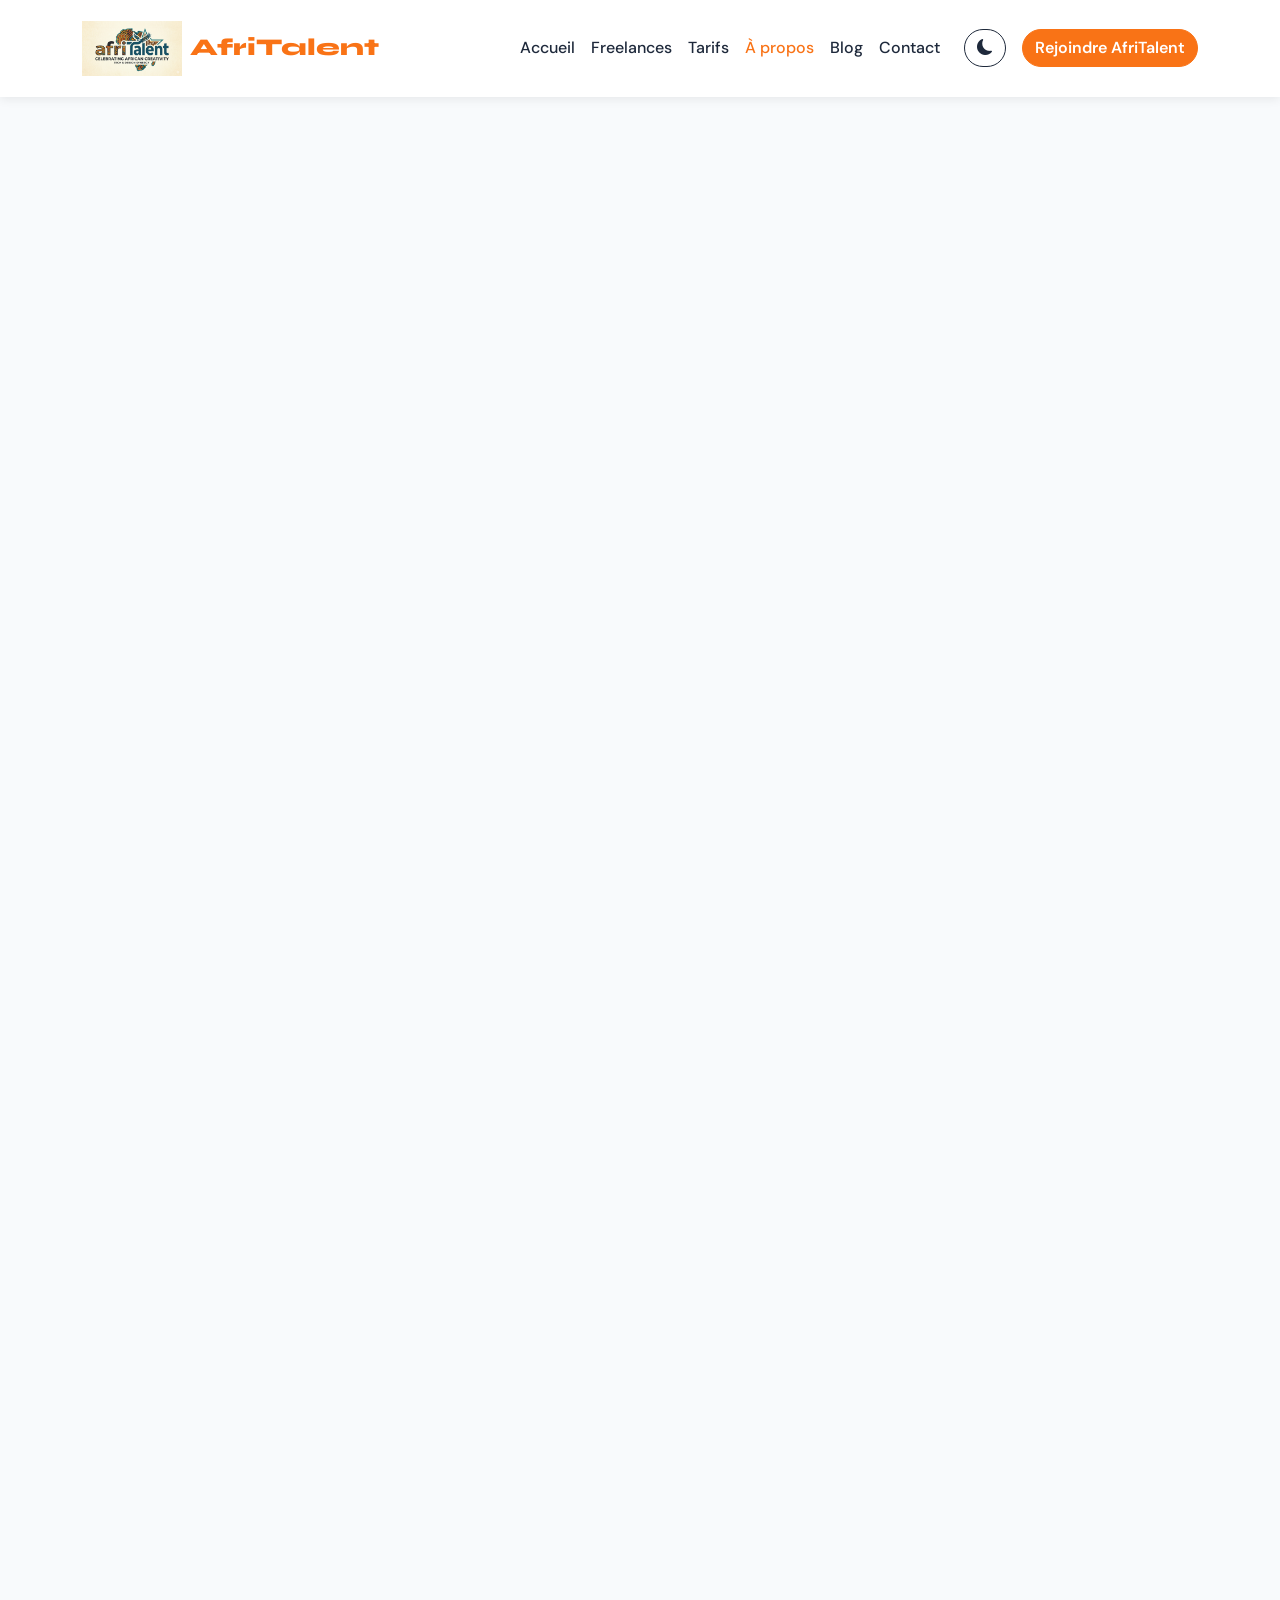
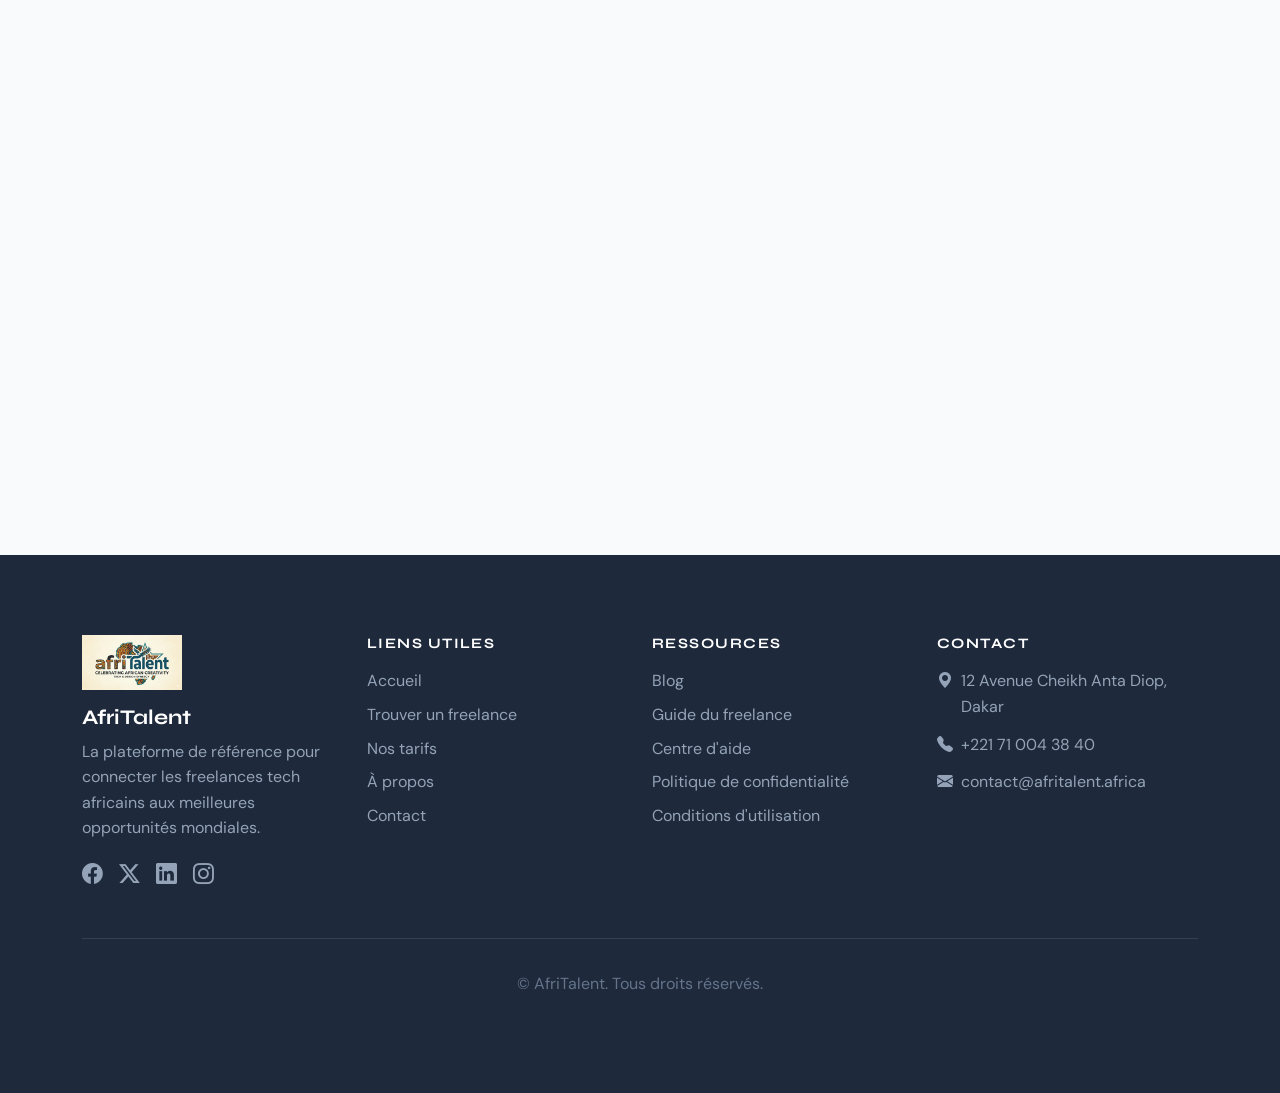
==== commit 7ff73bcc: "CSS : responsive design mobile et tablette, media queries" ====
--- a/about.html
+++ b/about.html
@@ -29,6 +29,7 @@
         <div class="container">
           <a class="navbar-brand" href="index.html">
             <img
+              id="logo"
               src="images/Gemini_Generated_Image_jtmrt1jtmrt1jtmr.png"
               alt="Logo AfriTalent"
               height="40"
@@ -135,7 +136,7 @@
 
       <!-- ===================== SECTION L'ÉQUIPE ===================== -->
       <!-- animate-section : JS commit 7 animera cette section au scroll -->
-      <section class="team-section animate-section">
+      <section class="team-section animate-section mt-4">
         <div class="container">
           <h2 class="section-title text-center">Notre équipe</h2>
           <p class="section-subtitle text-center">
@@ -241,7 +242,7 @@
 
       <!-- ===================== SECTION NOS VALEURS ===================== -->
       <!-- animate-section : JS commit 7 animera cette section au scroll -->
-      <section class="values-section animate-section">
+      <section class="values-section animate-section mt-4">
         <div class="container">
           <h2 class="section-title text-center">Nos valeurs</h2>
           <p class="section-subtitle text-center">
@@ -341,6 +342,7 @@
         <div class="row g-4">
           <div class="col-lg-3 col-md-6">
             <img
+              id="footer-logo"
               src="images/Gemini_Generated_Image_jtmrt1jtmrt1jtmr.png"
               alt="Logo AfriTalent"
               height="35"
--- a/css/style.css
+++ b/css/style.css
@@ -230,11 +230,57 @@
    → supprime le petit espace blanc qui apparaît sous les images.
    Par défaut les images sont inline (display: inline),
    ce qui laisse un espace correspondant à la ligne de base du texte.
+    En les passant en block, on élimine cet espace et les images
+    s'alignent parfaitement avec les autres éléments
+      sans créer de décalage vertical.
+
+ 
 */
 img {
-  max-width: 100%;
   height: auto;
   display: block;
+}
+.freelance-avatar {
+  width: 150px;
+  height: 150px;
+  border-radius: 50%;
+  object-fit: cover;
+}
+#logo {
+  max-width: 100px;
+  height: auto;
+  display: block;
+  object-fit: cover;
+}
+
+#footer-logo {
+  max-width: 100px;
+  height: auto;
+  display: block;
+  object-fit: cover;
+} /* ============================================================
+   BOUTONS DE FILTRAGE DES CATÉGORIES
+   ============================================================ */
+/*
+   .filter-btn — style de base des boutons de filtrage des catégories.*/
+
+.filter-btn {
+  background-color: #f5f5f5;
+  color: var(--color-secondary);
+  border: none;
+  border-radius: 50px;
+  padding: 0.5rem 1.5rem;
+  font-weight: 600; /* Semi-gras pour la lisibilité des boutons */
+  transition: all 0.3s ease; /* Animation fluide pour les changements de style */
+} /* Au survol d'un bouton de filtre : fond orange, texte blanc */
+.filter-btn.active {
+  background-color: var(--color-primary);
+  color: #ffffff;
+  border: none;
+  border-radius: 50px;
+  padding: 0.5rem 1.5rem;
+  font-weight: 600;
+  transition: all 0.3s ease;
 }
 
 /*
@@ -247,6 +293,14 @@
 */
 ul {
   list-style: none;
+}
+/* ============================================================
+   IMAGE DE LA CARTE DE BLOG
+   ============================================================ */
+.card-img-top {
+  width: 100%;
+  height: 300px;
+  object-fit: cover;
 }
 /* ============================================================
    NAVBAR STYLISÉE
@@ -642,7 +696,9 @@
 .footer-links li {
   margin-bottom: 0.5rem;
 }
-
+/* ============================================================
+   LIENS DU FOOTER
+   ============================================================ */
 .footer-links a {
   color: #94a3b8;
   text-decoration: none;
@@ -803,3 +859,1110 @@
   opacity: 1;
   transform: translateY(0);
 }
+
+/* ============================================================
+   ============================================================
+   COMMIT 4 : Bento Grid, sections hero et catégories, effets hover
+   ============================================================
+   ============================================================ */
+
+/* ============================================================
+   SECTION HERO
+   ============================================================ */
+
+/*
+   .hero-section — section principale de la page d'accueil.
+
+   padding: var(--spacing-section) 0 60px
+   → 80px en haut (via variable), 60px en bas.
+   Le bas est moins grand car les stats viennent juste après.
+
+   overflow: hidden
+   → empêche les éléments débordants (image) de créer
+   une barre de défilement horizontale.
+*/
+.hero-section {
+  padding: var(--spacing-section) 0 60px;
+  overflow: hidden;
+}
+/*
+   .hero-title — H1 principal du hero.
+
+   font-size: clamp(2.5rem, 5vw, 4rem)
+   → taille FLUIDE entre 40px et 64px.
+   clamp(min, valeur-idéale, max) :
+   - min : jamais en dessous de 40px (mobile)
+   - 5vw : 5% de la largeur du viewport (responsive)
+   - max : jamais au-dessus de 64px (desktop)
+   C'est la typographie expressive demandée dans le sujet.
+
+   font-weight: 800 → extra-gras.
+   line-height: 1.1 → très compacte pour les grands titres.
+   margin-bottom: 1.5rem → espace avant le sous-titre.
+*/
+.hero-title {
+  font-size: clamp(2.3rem, 5vw, 3rem);
+  font-weight: 800;
+  line-height: 1.1;
+  color: var(--color-secondary);
+  margin-bottom: 1.5rem;
+}
+/*
+   .hero-title span — partie en orange dans le titre.
+   "connecté au monde." s'affiche en orange de marque.
+*/
+.hero-title span {
+  color: var(--color-primary);
+}
+
+/*
+   .hero-subtitle — H2 sous le titre principal.
+
+   font-weight: 400 → poids normal, contrairement au H2 global (700).
+   On surcharge pour que le sous-titre ne soit pas trop agressif.
+
+   color: #64748b → gris moyen, crée une hiérarchie visuelle.
+   max-width: 540px → ligne de texte confortable à lire.
+   margin-bottom: 2.5rem → espace généreux avant les boutons.
+*/
+.hero-subtitle {
+  font-size: 1.2rem;
+  font-weight: 400;
+  color: #64748b;
+  margin-bottom: 2.5rem;
+  max-width: 540px;
+}
+/*
+   .hero-buttons — conteneur des deux boutons CTA.
+
+   display: flex → boutons côte à côte sur desktop.
+   flex-wrap: wrap → sur mobile, ils passent à la ligne si besoin.
+   gap: 1rem → espace entre les deux boutons.
+*/
+.hero-buttons {
+  display: flex;
+  flex-wrap: wrap;
+  gap: 0.5rem;
+  margin-bottom: 3rem;
+}
+/*
+   .hero-img — illustration côté droit de la disposition asymétrique.
+
+   width: 100% → prend toute la largeur de sa colonne Bootstrap.
+   max-width: 500px → plafond sur grand écran.
+   margin: 0 auto → centrage si l'image est plus étroite.
+   border-radius: var(--border-radius) → coins arrondis.
+*/
+.hero-img {
+  width: 100%;
+  max-width: 500px;
+  margin: 0 auto;
+  border-radius: var(--border-radius);
+}
+/*
+   .stats-row — ligne des 3 statistiques sous le hero.
+
+   margin-top: 3rem → séparation du contenu hero.
+   padding-top: 3rem → espace interne au-dessus des chiffres.
+   border-top: 1px solid #e2e8f0 → ligne de séparation gris clair
+   entre la partie texte/image et les statistiques.
+*/
+.stats-row {
+  margin-top: 3rem;
+  padding-top: 3rem;
+  border-top: 1px solid #e2e8f0;
+}
+
+/*
+   .stat-card — carte individuelle d'une statistique.
+   padding: var(--spacing-card) → 24px de padding interne.
+*/
+.stat-card {
+  padding: var(--spacing-card);
+}
+/*
+   .stat-number — le chiffre (ex: "2500").
+
+   display: block → chaque élément sur sa propre ligne.
+   font-size: clamp(2rem, 4vw, 3rem) → taille fluide.
+   font-weight: 800 → extra-gras, très impactant.
+   color: var(--color-primary) → orange de marque.
+   font-family: var(--font-heading) → police Syne pour l'impact.
+   line-height: 1 → sans espace vertical supplémentaire.
+   margin-bottom: 0.5rem → petit espace avant le label.
+*/
+.stat-number {
+  display: block;
+  font-size: clamp(2rem, 4vw, 3rem);
+  font-weight: 800;
+  color: var(--color-primary);
+  font-family: var(--font-heading);
+  line-height: 1;
+  margin-bottom: 0.5rem;
+}
+/*
+   .stat-label — libellé sous le chiffre (ex: "Freelances inscrits").
+
+   display: block → sur sa propre ligne.
+   font-size: 0.95rem → légèrement plus petit.
+   color: #64748b → gris discret.
+   font-weight: 500 → semi-gras pour la lisibilité.
+*/
+.stat-label {
+  display: block;
+  font-size: 0.95rem;
+  color: #64748b;
+  font-weight: 500;
+}
+
+/* ============================================================
+   SECTION "COMMENT ÇA MARCHE" — BENTO GRID
+   ============================================================ */
+
+/*
+   .how-section — section avec les 4 étapes.
+
+   background-color: #f1f5f9
+   → fond légèrement grisé pour créer une alternance visuelle
+   avec les sections blanches. Technique classique pour rythmer la page.
+*/
+.how-section {
+  padding: var(--spacing-section) 0;
+  background-color: #f1f5f9;
+}
+/*
+   .bento-grid — le conteneur principal du Bento Grid.
+
+   display: grid → active CSS Grid (layout en grille).
+
+   grid-template-columns: repeat(3, 1fr)
+   → 3 colonnes de largeur ÉGALE.
+   1fr = 1 fraction de l'espace disponible.
+   repeat(3, 1fr) = répète 3 fois "1fr" → 3 colonnes égales.
+
+   grid-auto-rows: auto
+   → les lignes s'adaptent à la hauteur de leur contenu.
+
+   gap: 1.5rem → 24px d'espace entre toutes les cellules.
+   margin-top: 3rem → espace entre le titre et la grille.
+*/
+.bento-grid {
+  display: grid;
+  grid-template-columns: repeat(3, 1fr);
+  grid-auto-rows: auto;
+  gap: 1.5rem;
+  margin-top: 3rem;
+}
+/*
+   .bento-card — carte standard dans la grille Bento.
+
+   background-color: #ffffff → fond blanc sur fond grisé.
+   border-radius: var(--border-radius) → coins arrondis (12px).
+   padding: var(--spacing-card) → 24px de padding.
+   box-shadow: var(--shadow-card) → ombre légère.
+   transition → prépare l'animation au survol.
+*/
+.bento-card {
+  background-color: #ffffff;
+  border-radius: var(--border-radius);
+  padding: var(--spacing-card);
+  box-shadow: var(--shadow-card);
+  transition:
+    transform 0.3s ease,
+    box-shadow 0.3s ease;
+}
+/*
+   Au survol : la carte monte légèrement et l'ombre s'intensifie.
+   transform: translateY(-4px) → déplacement de 4px vers le haut.
+*/
+.bento-card:hover {
+  transform: translateY(-4px);
+  box-shadow: var(--shadow-hover);
+}
+/*
+   .bento-large — grande carte qui occupe 2 colonnes sur 3.
+
+   grid-column: span 2
+   → cette carte s'étend sur 2 colonnes.
+   span = "s'étendre sur".
+
+   Résultat visuel de la grille :
+   Ligne 1 : [Étape 1 — bento-large (2 col)] [Étape 2 (1 col)]
+   Ligne 2 : [Étape 3 (1 col)] [Étape 4 — bento-large (2 col)]
+
+   C'est la disposition asymétrique du Bento Grid demandée dans le sujet.
+*/
+.bento-large {
+  grid-column: span 2;
+}
+/*
+   .step-number — numéro décoratif de l'étape (01, 02...).
+
+   font-size: 3.5rem → très grand, effet décoratif.
+   color: rgba(249, 115, 22, 0.15) → orange à 15% d'opacité.
+   L'effet : grand numéro décoratif quasi-transparent en fond.
+   font-family: var(--font-heading) → Syne pour l'impact.
+*/
+.step-number {
+  display: block;
+  font-size: 3.5rem;
+  font-weight: 800;
+  color: rgba(249, 115, 22, 0.15);
+  font-family: var(--font-heading);
+  line-height: 1;
+  margin-bottom: 0.5rem;
+}
+/*
+   .step-icon — icône Bootstrap Icons de chaque étape.
+
+   font-size: 2rem → 32px.
+   color: var(--color-primary) → orange.
+   display: block → sur sa propre ligne.
+   margin-bottom: 1rem → espace avant le titre.
+*/
+.step-icon {
+  font-size: 2rem;
+  color: var(--color-primary);
+  display: block;
+  margin-bottom: 1rem;
+}
+/*
+   .bento-card h3 — titre de chaque étape.
+   font-size: 1.2rem → légèrement plus grand que les cartes standard.
+   margin-bottom: 0.75rem → espace avant la description.
+*/
+.bento-card h3 {
+  font-size: 1.2rem;
+  color: var(--color-secondary);
+  margin-bottom: 0.75rem;
+}
+/*
+   Paragraphes dans les cartes bento.
+   color: #64748b → gris moyen pour les descriptions.
+   font-size: 0.95rem → légèrement plus petit.
+   margin-bottom: 0 → supprime la marge par défaut des p.
+*/
+.bento-card p {
+  color: #64748b;
+  font-size: 0.95rem;
+  margin-bottom: 0;
+}
+/* ============================================================
+   SECTION CATÉGORIES DE SERVICES — EFFETS HOVER
+   ============================================================ */
+
+/*
+   .categories-section — section des 6 catégories.
+   padding: 80px via la variable.
+*/
+.categories-section {
+  padding: var(--spacing-section) 0;
+}
+/*
+   .category-card — carte d'une catégorie de service.
+
+   background-color: #ffffff → fond blanc.
+   border-radius: var(--border-radius) → 12px.
+   padding: 2rem → 32px, plus généreux que les cartes standard.
+   text-align: center → icône, titre et compteur centrés.
+
+   border: 2px solid transparent
+   → bordure INVISIBLE par défaut.
+   Elle deviendra orange au survol pour un effet d'accentuation.
+
+   cursor: pointer → curseur main au survol.
+   box-shadow: var(--shadow-card) → ombre légère.
+   transition: all 0.3s ease → anime TOUS les changements au survol.
+   display: block; width: 100% → la carte prend toute la largeur
+   de sa colonne Bootstrap.
+*/
+.category-card {
+  background-color: #ffffff;
+  border-radius: var(--border-radius);
+  padding: 2rem;
+  text-align: center;
+  border: 2px solid transparent;
+  cursor: pointer;
+  box-shadow: var(--shadow-card);
+  transition: all 0.3s ease;
+  display: block;
+  width: 100%;
+}
+/*
+   EFFETS HOVER sur les cartes catégorie (demandé explicitement dans le sujet) :
+
+   transform: translateY(-8px) → monte de 8px (plus prononcé que bento).
+   box-shadow: var(--shadow-hover) → ombre orangée.
+   border-color: var(--color-primary) → la bordure invisible devient orange.
+   background-color → léger fond orangé (3% d'opacité).
+*/
+.category-card:hover {
+  transform: translateY(-8px);
+  box-shadow: var(--shadow-hover);
+  border-color: var(--color-primary);
+  background-color: rgba(249, 115, 22, 0.03);
+}
+/*
+   .category-icon — icône de la catégorie.
+
+   font-size: 3rem → 48px, grande et visible.
+   color: var(--color-primary) → orange.
+   display: block → sur sa propre ligne.
+   margin-bottom: 1rem → espace avant le titre.
+   transition → prépare l'animation de scale au survol.
+*/
+.category-icon {
+  font-size: 3rem;
+  color: var(--color-primary);
+  display: block;
+  margin-bottom: 1rem;
+  transition: transform 0.3s ease;
+}
+/*
+   Au survol de la carte, l'icône grossit de 20%.
+   transform: scale(1.2) → scale = mise à l'échelle.
+   1.2 = 120% de la taille originale.
+   On cible .category-icon à l'intérieur de .category-card:hover.
+*/
+.category-card:hover .category-icon {
+  transform: scale(1.2);
+}
+/*
+   Titre de la catégorie dans la carte.
+*/
+.category-card h3 {
+  font-size: 1.1rem;
+  color: var(--color-secondary);
+  margin-bottom: 0.5rem;
+}
+/*
+   .freelance-count — "342 freelances disponibles".
+
+   font-size: 0.875rem → 14px, texte discret.
+   color: #64748b → gris moyen.
+*/
+.freelance-count {
+  font-size: 0.875rem;
+  color: #64748b;
+}
+/* ============================================================
+   SECTION TÉMOIGNAGES — CAROUSEL BOOTSTRAP
+   ============================================================ */
+
+/*
+   .testimonials-section — fond grisé pour alterner avec blanc.
+*/
+.testimonials-section {
+  background-color: #f1f5f9;
+  padding: var(--spacing-section) 0;
+}
+/*
+   .testimonial-card — carte d'un témoignage.
+
+   max-width: 700px; margin: 0 auto → centrage horizontal.
+   padding: 3rem → 48px, généreux pour les citations.
+   box-shadow → ombre légère sur fond grisé.
+*/
+.testimonial-card {
+  background-color: #ffffff;
+  border-radius: var(--border-radius);
+  padding: 3rem;
+  max-width: 700px;
+  margin: 0 auto;
+  box-shadow: var(--shadow-card);
+}
+/*
+   .testimonial-avatar — photo ronde du témoignant.
+
+   width: 80px; height: 80px → dimensions fixes.
+   border-radius: 50% → forme parfaitement ronde.
+   object-fit: cover → remplit le cercle sans déformer l'image.
+   margin: 0 auto 1.5rem → centrage + espace sous la photo.
+   border: 3px solid var(--color-primary) → bordure orange.
+*/
+.testimonial-avatar {
+  width: 200px;
+  height: 200px;
+  border-radius: 100%;
+  object-fit: cover;
+  margin: 0 auto 1.5rem;
+  border: 3px solid var(--color-primary);
+}
+/*
+   Si les images de témoignages sont déjà carrées et bien cadrées,
+   on peut se passer de la bordure orange et juste faire des cercles.
+   Dans ce cas, on utilise la règle suivante sans la bordure :
+*/
+.team-avatar {
+  width: 100px;
+  height: 100px;
+  border-radius: 50%;
+  object-fit: cover;
+  margin: 0 auto 1.5rem;
+}
+/* .team-card — carte d'un membre de l'équipe dans la page "About Us". */
+.team-card {
+  background-color: #ffffff;
+  padding: 1rem;
+  max-width: 400px;
+  margin: 0 auto;
+}
+/*
+   blockquote — citation du témoignant.
+
+   font-style: italic → convention typographique pour les citations.
+   color: #475569 → gris moyen.
+   line-height: 1.8 → interligne généreuse pour les citations longues.
+*/
+blockquote {
+  font-size: 1.1rem;
+  color: #475569;
+  font-style: italic;
+  line-height: 1.8;
+  margin-bottom: 1.5rem;
+}
+
+blockquote p {
+  margin-bottom: 0;
+}
+/*
+   cite — nom et rôle du témoignant.
+   display: block → sur sa propre ligne.
+*/
+cite {
+  display: block;
+}
+/* Nom en gras, bleu foncé */
+cite strong {
+  display: block;
+  color: var(--color-secondary);
+  font-size: 1rem;
+  margin-bottom: 0.25rem;
+}
+/* Rôle en petit gris discret */
+cite span {
+  font-size: 0.875rem;
+  color: #64748b;
+}
+/*
+   .stars — conteneur des étoiles de notation.
+
+   display: flex; justify-content: center → étoiles centrées.
+   gap: 0.25rem → petit espace entre chaque étoile.
+   color: var(--color-primary) → étoiles orange.
+*/
+.stars {
+  margin-top: 1rem;
+  color: var(--color-primary);
+  font-size: 1.2rem;
+  display: flex;
+  justify-content: center;
+  gap: 0.25rem;
+}
+/*
+   Flèches du carousel Bootstrap en orange.
+   filter: → combinaison de filtres CSS pour teinter les flèches.
+   invert → inverse les couleurs (noir → blanc).
+   sepia, saturate, hue-rotate → ajuste vers l'orange.
+*/
+.carousel-control-prev-icon,
+.carousel-control-next-icon {
+  filter: invert(50%) sepia(100%) saturate(500%) hue-rotate(350deg);
+}
+
+/* ============================================================
+   SECTION CTA (Appel à l'action)
+   ============================================================ */
+
+/*
+   .cta-section — bandeau orange avant le footer.
+
+   background-color: var(--color-primary) → fond orange.
+   color: #ffffff → texte blanc.
+   text-align: center → tout centré.
+*/
+.cta-section {
+  background-color: var(--color-primary);
+  color: #ffffff;
+  padding: var(--spacing-section) 0;
+  text-align: center;
+}
+/*
+   H2 et P dans le CTA : blanc.
+   Sans surcharge, la règle globale les mettrait en bleu foncé.
+*/
+.cta-section h2 {
+  color: #ffffff;
+  font-size: 2.5rem;
+  font-weight: 800;
+  margin-bottom: 1rem;
+}
+
+.cta-section p {
+  color: rgba(255, 255, 255, 0.9);
+  font-size: 1.2rem;
+  margin-bottom: 2rem;
+}
+/*
+   .btn-light dans le CTA — bouton blanc sur fond orange.
+
+   color: var(--color-primary) → texte orange sur bouton blanc.
+   Au survol → fond bleu foncé, texte blanc (changement complet).
+*/
+.btn-light {
+  color: var(--color-primary) !important;
+  font-weight: 700;
+  border-radius: 50px;
+  padding: 0.75rem 2rem;
+  transition: all 0.3s ease;
+}
+
+.btn-light:hover {
+  background-color: var(--color-secondary) !important;
+  color: #ffffff !important;
+  transform: translateY(-2px);
+}
+
+/* ============================================================
+   ============================================================
+   COMMIT 5 : Responsive design mobile et tablette — Media queries
+   ============================================================
+   ============================================================ */
+
+/*
+   RAPPEL DES BREAKPOINTS UTILISÉS :
+
+   Bootstrap utilise ces points de rupture :
+   - xs  : < 576px   (petits mobiles)
+   - sm  : ≥ 576px   (mobiles normaux)
+   - md  : ≥ 768px   (tablettes)
+   - lg  : ≥ 992px   (petits desktops)
+   - xl  : ≥ 1200px  (desktops normaux)
+
+   Ce projet cible 3 tailles :
+   - Mobile  : 375px  → max-width: 767px
+   - Tablette : 768px  → max-width: 991px
+   - Desktop : 1200px+ → styles par défaut déjà écrits
+
+   Les media queries suivent la logique "desktop-first" :
+   On écrit les styles desktop par défaut, puis on adapte
+   pour les écrans plus petits avec max-width.
+*/
+
+/* ============================================================
+   TABLETTE — max-width: 991px
+   Écrans entre 768px et 991px
+   ============================================================ */
+
+@media (max-width: 991px) {
+  /* --- NAVBAR --- */
+
+  /*
+     Sur tablette, la navbar hamburger s'active.
+     Bootstrap gère le collapse automatiquement via JS.
+     On ajuste juste l'espacement du menu déroulant.
+
+     .navbar-collapse → zone des liens qui s'ouvre/ferme.
+     padding: 1rem 0 → espace interne quand le menu est ouvert.
+     border-top: 1px solid → ligne de séparation entre
+     la barre principale et les liens déroulants.
+  */
+  .navbar-collapse {
+    padding: 1rem 0;
+    border-top: 1px solid #e2e8f0;
+    margin-top: 0.5rem;
+  }
+  /*
+     .navbar-nav .nav-link → liens dans le menu hamburger.
+     padding: 0.75rem 0 → plus de padding vertical pour faciliter
+     le tap sur mobile (zone de toucher plus grande).
+     border-bottom → séparation légère entre les liens.
+  */
+  .navbar-nav .nav-link {
+    padding: 0.75rem 0;
+    border-bottom: 1px solid #f1f5f9;
+  }
+
+  /*
+     Dernier lien sans bordure en bas.
+  */
+  .navbar-nav .nav-item:last-child .nav-link {
+    border-bottom: none;
+  }
+
+  /*
+     Les boutons dark mode et CTA passent en ligne dans le menu.
+     margin-top: 1rem → espace entre les liens et les boutons.
+     display: flex; gap: 0.5rem → boutons côte à côte.
+  */
+  .navbar .btn-outline-secondary,
+  .navbar .btn-primary {
+    margin-top: 1rem;
+    margin-left: 0 !important;
+  }
+
+  /* --- HERO SECTION --- */
+
+  /*
+     .hero-section → moins de padding vertical sur tablette.
+     padding: 60px 0 40px → on réduit l'espace pour gagner de la place.
+  */
+  .hero-section {
+    padding: 60px 0 40px;
+  }
+
+  /*
+     .hero-title → taille de police réduite sur tablette.
+     font-size: clamp(2rem, 4vw, 3rem) → plage réduite.
+  */
+  .hero-title {
+    font-size: clamp(2rem, 4vw, 3rem);
+  }
+
+  /*
+     .hero-img → centrée sous le texte sur tablette.
+     margin-top: 2rem → espace entre le texte et l'image.
+  */
+  .hero-img {
+    margin-top: 2rem;
+  }
+
+  /* --- BENTO GRID --- */
+
+  /*
+     Sur tablette, le Bento Grid passe de 3 colonnes à 2 colonnes.
+
+     grid-template-columns: repeat(2, 1fr)
+     → 2 colonnes égales au lieu de 3.
+  */
+  .bento-grid {
+    grid-template-columns: repeat(2, 1fr);
+  }
+
+  /*
+     .bento-large → sur tablette, les grandes cartes occupent
+     les 2 colonnes disponibles (toute la largeur).
+     span 2 sur 2 colonnes = pleine largeur.
+  */
+  .bento-large {
+    grid-column: span 2;
+  }
+
+  /* --- SECTION TITRES --- */
+
+  /*
+     .section-title → légèrement réduit sur tablette.
+  */
+  .section-title {
+    font-size: 1.875rem;
+  }
+
+  /* --- PAGE HEADER --- */
+
+  /*
+     .page-header h1 → taille réduite sur tablette.
+  */
+  .page-header h1 {
+    font-size: 2.5rem;
+  }
+
+  /* --- PRICING CARDS (tarifs.html) --- */
+
+  /*
+     Sur tablette, les 3 plans tarifaires passent en 2 colonnes
+     puis 1 colonne.
+     Bootstrap gère ça avec col-lg-4 col-md-6, donc pas
+     de règle supplémentaire nécessaire ici.
+
+     On adapte juste le padding des cartes.
+  */
+  .pricing-card .card-body {
+    padding: 1.5rem;
+  }
+
+  /* --- CONTACT PAGE --- */
+
+  /*
+     Sur tablette, le formulaire et les infos contact s'empilent.
+     Bootstrap gère ça avec col-lg-7 et col-lg-5.
+     On ajoute juste un espace entre les deux colonnes.
+  */
+  .contact-info-wrapper {
+    margin-top: 2rem;
+  }
+
+  /* --- FOOTER --- */
+
+  /*
+     Le footer passe de 4 colonnes à 2 colonnes sur tablette.
+     Bootstrap gère ça avec col-lg-3 col-md-6.
+     On réduit le padding vertical.
+  */
+  .site-footer {
+    padding: 60px 0;
+  }
+}
+/* ============================================================
+   MOBILE — max-width: 767px
+   Écrans jusqu'à 767px (téléphones)
+   ============================================================ */
+
+@media (max-width: 767px) {
+  /* --- BODY --- */
+
+  /*
+     padding-top réduit car la navbar est moins haute sur mobile.
+  */
+  body {
+    padding-top: 65px;
+  }
+
+  /* --- HERO SECTION --- */
+
+  /*
+     .hero-section → padding encore réduit sur mobile.
+  */
+  .hero-section {
+    padding: 40px 0 30px;
+    text-align: center;
+  }
+
+  /*
+     .hero-title → taille fluide mais plus petite sur mobile.
+  */
+  .hero-title {
+    font-size: clamp(1.75rem, 7vw, 2.5rem);
+  }
+
+  /*
+     .hero-subtitle → centré sur mobile.
+     max-width: 100% → supprime la limite de 540px sur desktop.
+  */
+  .hero-subtitle {
+    max-width: 100%;
+    font-size: 1rem;
+  }
+
+  /*
+     .hero-buttons → boutons centrés et empilés sur mobile.
+     justify-content: center → centrage horizontal.
+     flex-direction: column → les boutons s'empilent verticalement.
+     align-items: center → boutons centrés.
+  */
+  .hero-buttons {
+    justify-content: center;
+    flex-direction: column;
+    align-items: center;
+  }
+
+  /*
+     Les boutons CTA prennent toute la largeur sur mobile.
+  */
+  .hero-buttons .btn {
+    width: 100%;
+    max-width: 300px;
+  }
+
+  /*
+     .hero-img → centrée sous le texte, marge en haut.
+  */
+  .hero-img {
+    margin-top: 2rem;
+  }
+
+  /* --- STATISTIQUES --- */
+
+  /*
+     .stats-row → les 3 stats s'empilent sur mobile.
+     Bootstrap col-md-4 les met en 1 colonne sous md.
+     On réduit le padding des cartes stats.
+  */
+  .stat-card {
+    padding: 1rem;
+    border-bottom: 1px solid #e2e8f0;
+  }
+
+  .stat-card:last-child {
+    border-bottom: none;
+  }
+
+  /*
+     .stat-number → légèrement réduit sur mobile.
+  */
+  .stat-number {
+    font-size: 2.5rem;
+  }
+
+  /* --- BENTO GRID --- */
+
+  /*
+     Sur mobile, le Bento Grid passe en 1 seule colonne.
+     Toutes les cartes s'empilent verticalement.
+  */
+  .bento-grid {
+    grid-template-columns: 1fr;
+  }
+
+  /*
+     .bento-large → n'a plus besoin de span sur 1 colonne.
+     grid-column: span 1 → occupe 1 colonne (comme toutes les cartes).
+  */
+  .bento-large {
+    grid-column: span 1;
+  }
+
+  /* --- SECTIONS GÉNÉRALES --- */
+
+  /*
+     Toutes les sections ont moins de padding vertical sur mobile.
+     --spacing-section est 80px, on le réduit à 50px.
+  */
+  .hero-section,
+  .how-section,
+  .categories-section,
+  .testimonials-section,
+  .cta-section,
+  .pricing-section,
+  .faq-section,
+  .history-section,
+  .team-section,
+  .values-section,
+  .key-numbers-section,
+  .contact-section,
+  .blog-section {
+    padding-top: 50px;
+    padding-bottom: 50px;
+  }
+
+  /* --- SECTION TITRES --- */
+
+  /*
+     .section-title → réduit sur mobile pour ne pas prendre
+     trop de place sur les petits écrans.
+  */
+  .section-title {
+    font-size: 1.75rem;
+  }
+
+  /*
+     .section-subtitle → centré et pleine largeur sur mobile.
+  */
+  .section-subtitle {
+    max-width: 100%;
+    font-size: 1rem;
+  }
+
+  /* --- PAGE HEADER --- */
+
+  /*
+     Moins de padding, titre plus petit sur mobile.
+  */
+  .page-header {
+    padding: 50px 0;
+    margin-bottom: 50px;
+  }
+
+  .page-header h1 {
+    font-size: 2rem;
+  }
+
+  .page-header p {
+    font-size: 1rem;
+  }
+
+  /* --- TÉMOIGNAGES --- */
+
+  /*
+     .testimonial-card → moins de padding sur mobile.
+  */
+  .testimonial-card {
+    padding: 1.5rem;
+  }
+
+  /* --- CTA SECTION --- */
+
+  /*
+     .cta-section h2 → taille réduite sur mobile.
+  */
+  .cta-section h2 {
+    font-size: 1.75rem;
+  }
+
+  .cta-section p {
+    font-size: 1rem;
+  }
+
+  /*
+     Bouton CTA pleine largeur sur mobile.
+  */
+  .cta-section .btn {
+    width: 100%;
+    max-width: 300px;
+  }
+
+  /* --- PRICING CARDS (tarifs.html) --- */
+
+  /*
+     .pricing-popular → le plan Pro n'est plus agrandi sur mobile
+     car il n'y a qu'une colonne, l'agrandissement créerait
+     des débordements.
+  */
+  .pricing-popular {
+    transform: none;
+  }
+
+  /* --- ABOUT PAGE (history section) --- */
+
+  /*
+     Image et texte s'empilent sur mobile.
+     Bootstrap col-lg-6 les passe en 1 colonne sous lg.
+     On centre l'image.
+  */
+  .history-section img {
+    margin: 0 auto 2rem;
+  }
+
+  /* --- CONTACT PAGE --- */
+
+  /*
+     Formulaire pleine largeur sur mobile.
+  */
+  .contact-form-wrapper,
+  .contact-info-wrapper {
+    padding: 1.5rem;
+  }
+
+  /*
+     Carte Maps pleine largeur, hauteur adaptée.
+  */
+  .map-wrapper iframe {
+    height: 200px;
+  }
+
+  /* --- FOOTER --- */
+
+  /*
+     Footer : 1 colonne sur mobile.
+     Bootstrap col-md-6 les passe en 1 colonne sous md.
+     On réduit le padding.
+  */
+  .site-footer {
+    padding: 40px 0;
+  }
+
+  .footer-bottom {
+    margin-top: 2rem;
+    padding-top: 1.5rem;
+    text-align: center;
+  }
+
+  /* --- BOUTON BACK TO TOP --- */
+
+  /*
+     Légèrement plus petit sur mobile.
+  */
+  #backToTop {
+    width: 42px;
+    height: 42px;
+    bottom: 20px;
+    right: 20px;
+    font-size: 1rem;
+  }
+}
+
+/* ============================================================
+   PETIT MOBILE — max-width: 575px
+   Écrans très petits (iPhone SE, Galaxy A, etc.)
+   ============================================================ */
+
+@media (max-width: 575px) {
+  /* --- NAVBAR --- */
+
+  /*
+     .navbar-brand → logo + texte plus petits sur très petit écran.
+  */
+  .navbar-brand {
+    font-size: 1.2rem;
+  }
+
+  .navbar-brand img {
+    height: 32px !important;
+  }
+
+  /* --- HERO --- */
+
+  /*
+     Sur très petit écran, le titre est encore plus compact.
+  */
+  .hero-title {
+    font-size: 1.6rem;
+  }
+
+  /* --- BENTO CARDS --- */
+
+  /*
+     Padding réduit sur très petits écrans.
+  */
+  .bento-card {
+    padding: 1.25rem;
+  }
+
+  /* --- CATEGORY CARDS --- */
+
+  .category-card {
+    padding: 1.5rem;
+  }
+
+  /* --- FREELANCE CARDS (freelances.html) --- */
+
+  /*
+     Sur iPhone SE (375px), les cartes freelance occupent
+     toute la largeur. Bootstrap col-md-6 les passe déjà
+     en 1 colonne sous md. On réduit le padding.
+  */
+  .freelance-card .card-body {
+    padding: 2rem;
+  }
+  /* --- SECTION TITRES --- */
+  .section-title {
+    font-size: 1.5rem;
+  }
+
+  /* --- FORMULAIRE CONTACT --- */
+
+  /*
+     Nom et Prénom s'empilent sur très petit écran.
+     Bootstrap col-md-6 les met en 1 colonne sous md.
+     On s'assure qu'ils prennent toute la largeur.
+  */
+  #contactForm .col-md-6 {
+    flex: 0 0 100%;
+    max-width: 100%;
+  }
+}
+
+/* ============================================================
+   GRAND ÉCRAN — min-width: 1400px
+   Ajustements pour les très grands écrans
+   ============================================================ */
+
+@media (min-width: 1400px) {
+  /*
+     Sur très grand écran, on peut augmenter légèrement
+     les tailles de police des titres hero.
+  */
+  .hero-title {
+    font-size: 4.5rem;
+  }
+
+  /*
+     Le bento grid peut avoir 4 colonnes sur très grand écran
+     pour mieux utiliser l'espace disponible.
+  */
+  .bento-grid {
+    grid-template-columns: repeat(3, 1fr);
+    max-width: 1100px;
+    margin-left: auto;
+    margin-right: auto;
+  }
+}
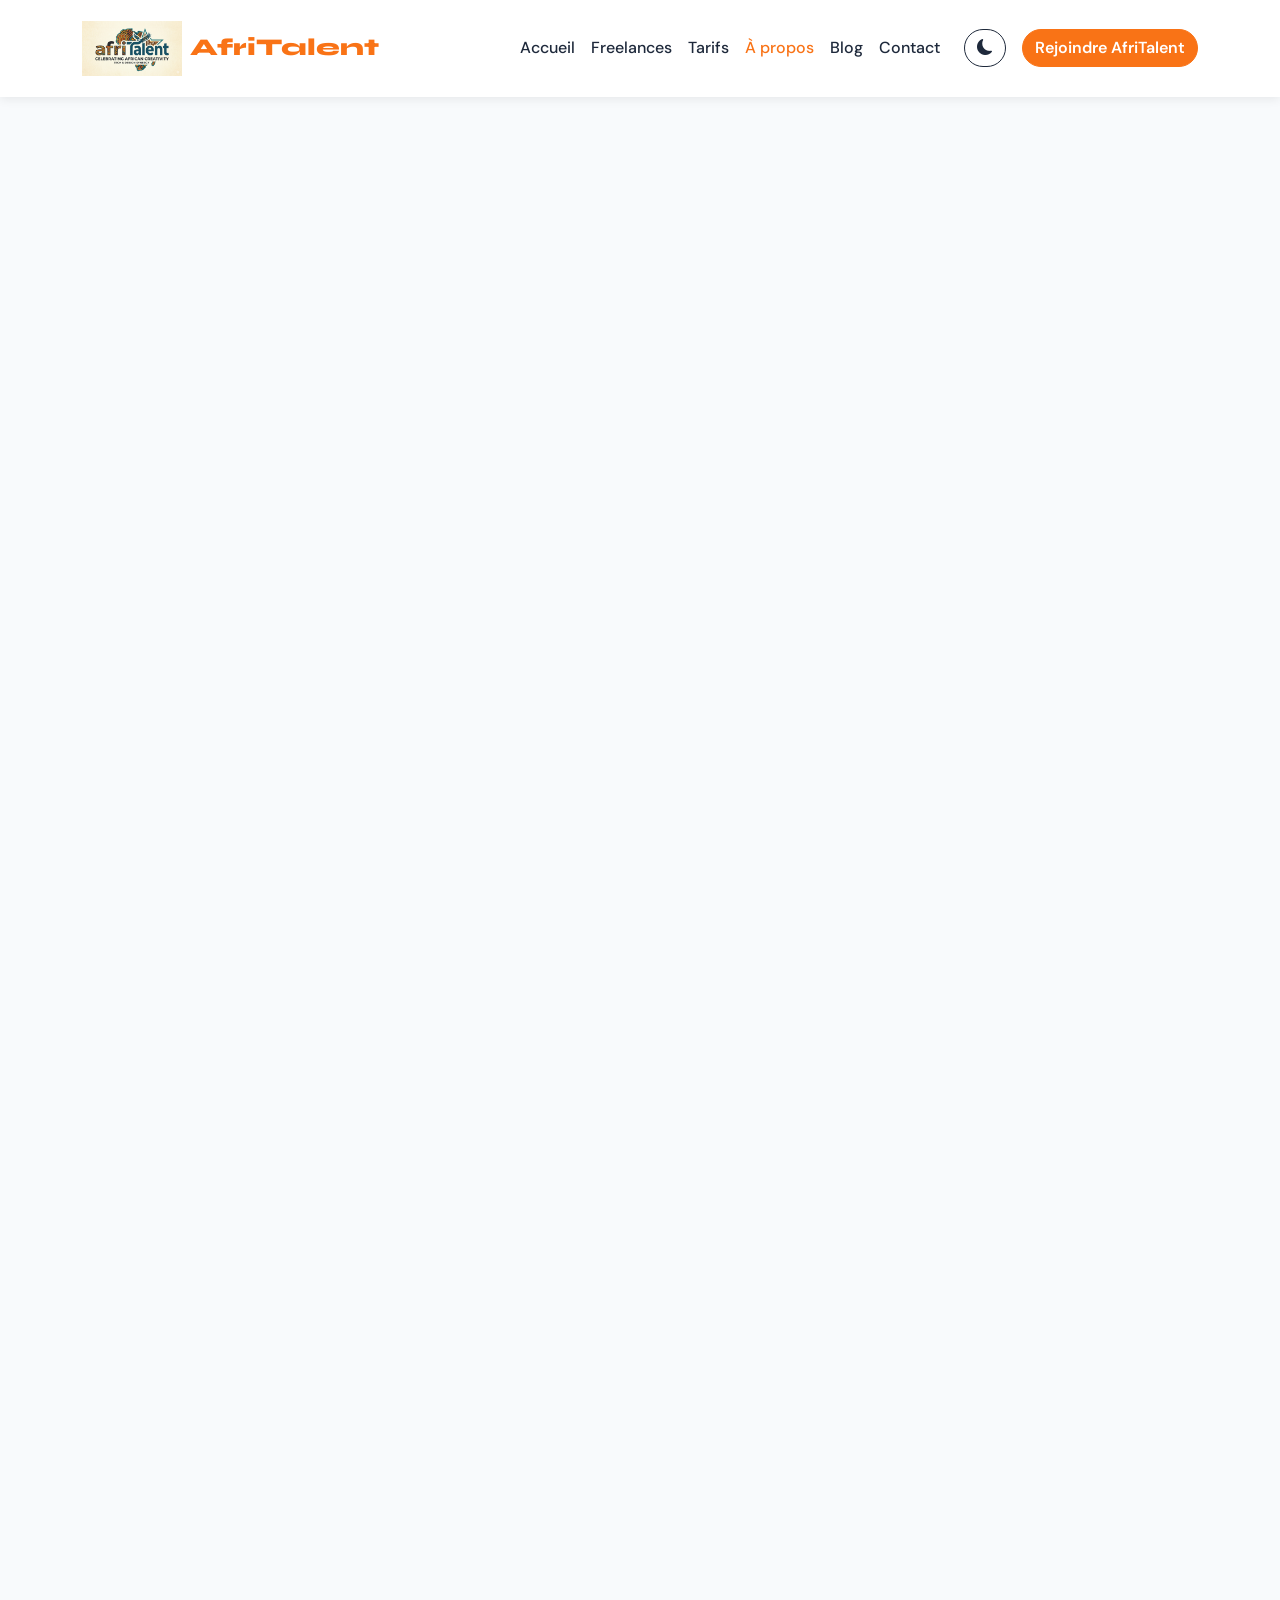
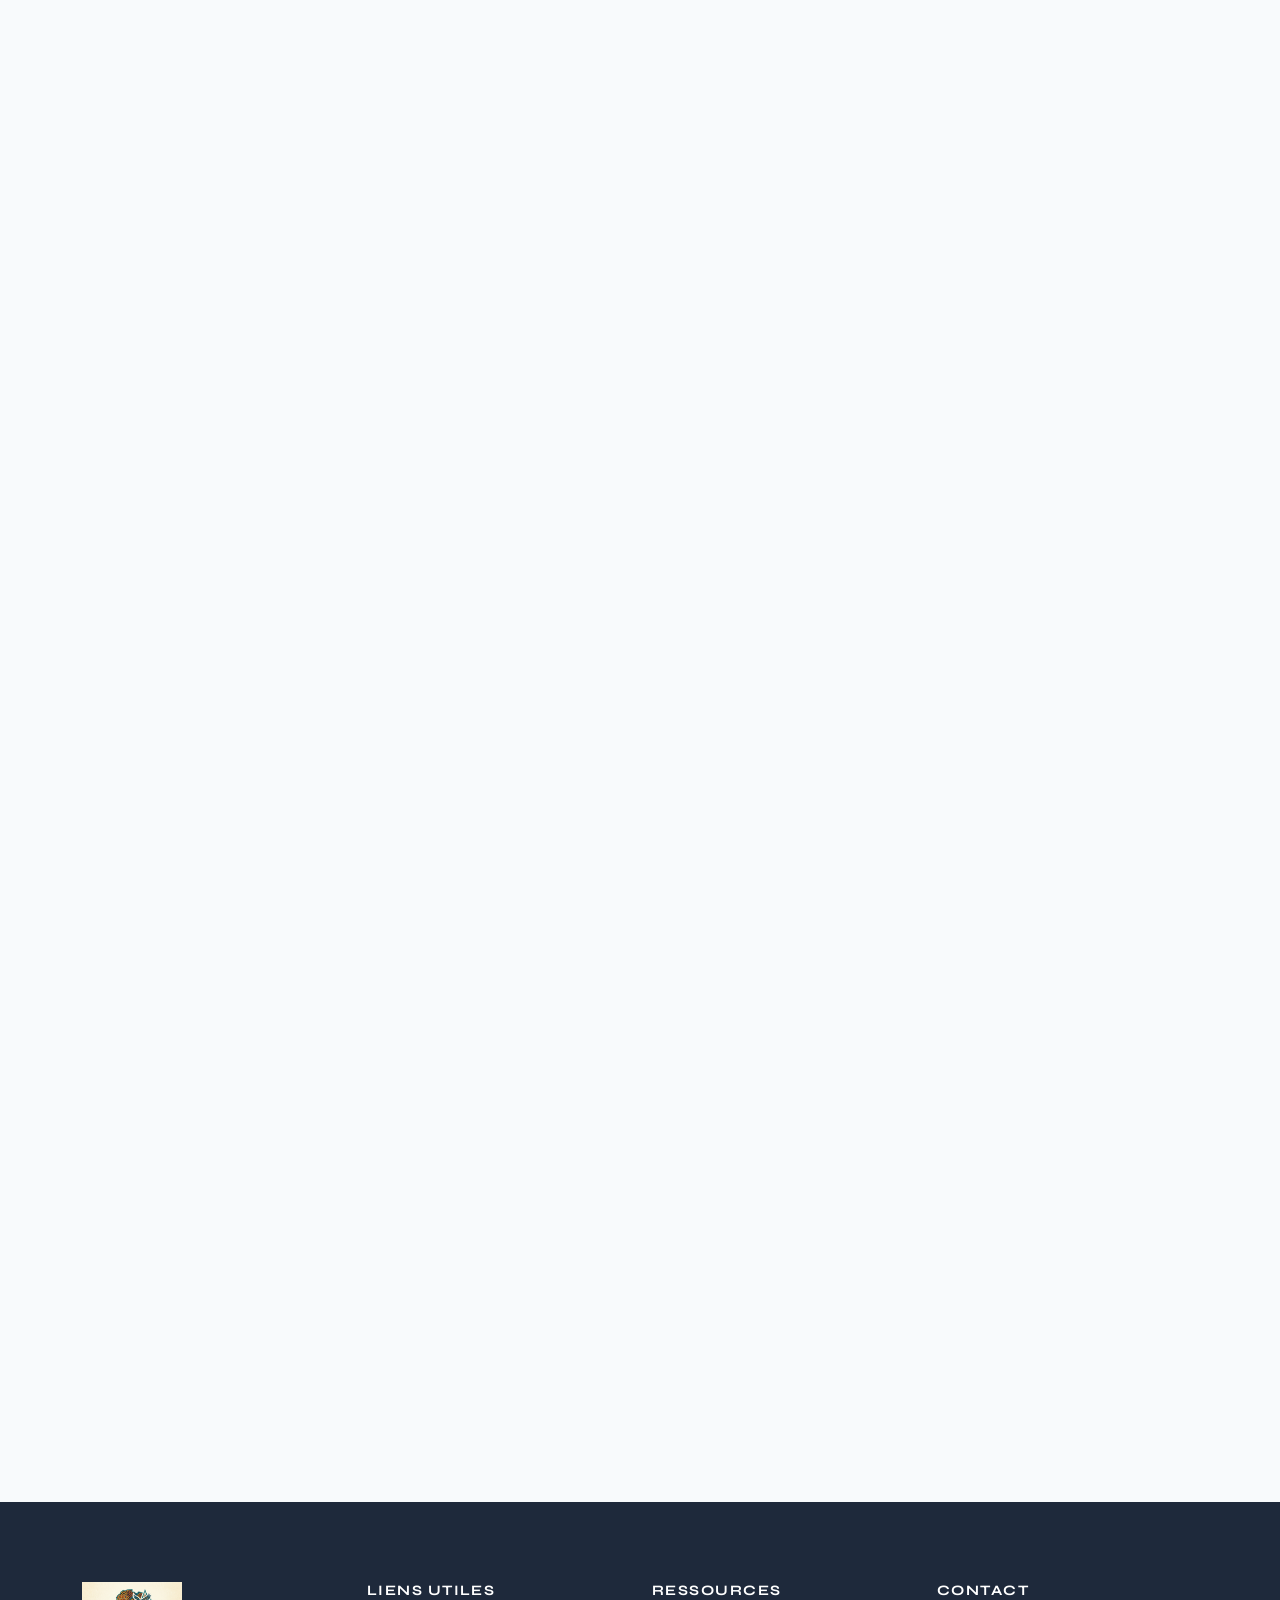
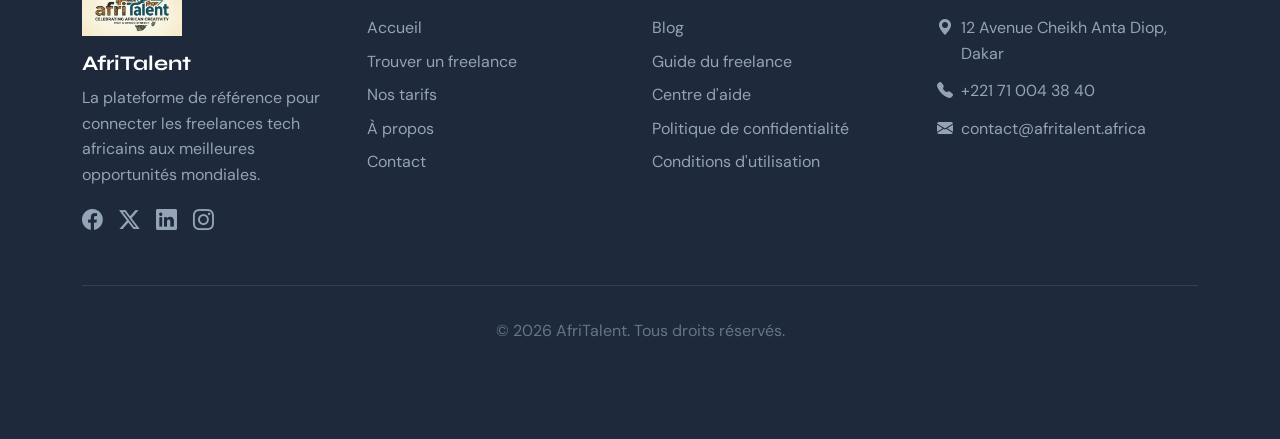
==== commit 6cb36398: "JS : dark mode avec localStorage, navbar dynamique au scroll" ====
--- a/about.html
+++ b/about.html
@@ -3,7 +3,7 @@
   <head>
     <meta charset="UTF-8" />
     <meta name="viewport" content="width=device-width, initial-scale=1.0" />
-    <title>AfriTalent - À propos</title>
+    <title>AfriTalent — À propos</title>
     <!-- Google Fonts -->
     <link
       href="https://fonts.googleapis.com/css2?family=Syne:wght@400;700;800&family=Inter:wght@400;500;600&display=swap"
--- a/css/style.css
+++ b/css/style.css
@@ -236,15 +236,24 @@
 
  
 */
+/*
+   max-width: 100% → l'image ne dépasse jamais la largeur de son conteneur.
+   height: auto → conserve les proportions naturelles.
+   display: block → supprime l'espace blanc sous les images inline.
+*/
 img {
+  max-width: 100%;
   height: auto;
   display: block;
+  object-fit: cover;
 }
 .freelance-avatar {
   width: 150px;
   height: 150px;
   border-radius: 50%;
   object-fit: cover;
+  object-position: center top;
+  flex-shrink: 0; /* Empêche les images de rétrécir dans les conteneurs flex */
 }
 #logo {
   max-width: 100px;
@@ -839,12 +848,31 @@
    détecter quand la section entre dans le viewport et ajoutera
    la classe "visible" qui déclenchera l'animation.
 */
+/*
+   CORRECTION COMMIT 6 : opacity:0 retiré pour que les sections
+   soient visibles maintenant. JavaScript ajoutera opacity:0 au commit 7
+   juste avant de déclencher l'animation IntersectionObserver.
+*/
+.animate-section {
+  transition:
+    opacity 0.6s ease,
+    transform 0.6s ease;
+}
+/*
+   .animate-section.visible — état FINAL (quand la section est visible).
+
+   opacity: 1 → complètement visible.
+   transform: translateY(0) → à sa position normale.
+
+   JavaScript ajoutera la classe "visible" grâce à IntersectionObserver.
+*/
 .animate-section {
   opacity: 0;
   transform: translateY(30px);
-  transition:
-    opacity 0.6s ease,
-    transform 0.6s ease;
+}
+.animate-section.visible {
+  opacity: 1;
+  transform: translateY(0);
 }
 
 /*
@@ -1966,3 +1994,748 @@
     margin-right: auto;
   }
 }
+
+/* ============================================================
+   ============================================================
+   COMMIT 6 : Dark mode CSS + Navbar scrollée +
+              Composants manquants (about, contact, tarifs,
+              freelances, blog)
+   ============================================================
+   ============================================================ */
+
+/* ============================================================
+   NAVBAR SCROLLÉE — classe ajoutée par JavaScript au scroll
+   ============================================================ */
+
+/*
+   .navbar.scrolled — état de la navbar après 50px de scroll.
+   JavaScript ajoute cette classe via classList.add('scrolled').
+   padding réduit → effet "shrink" (rétrécissement).
+   box-shadow renforcée → navbar plus visible sur le contenu.
+*/
+.navbar.scrolled {
+  padding: 0.5rem 0;
+  box-shadow: 0 4px 20px rgba(0, 0, 0, 0.15);
+}
+
+/* ============================================================
+   DARK MODE — Variables et surcharges
+   Activé par JavaScript via data-theme="dark" sur le body
+   ============================================================ */
+
+/*
+   [data-theme="dark"] — sélecteur qui cible le body quand
+   JavaScript lui ajoute l'attribut data-theme="dark".
+   On redéfinit les variables CSS pour tout le mode sombre.
+*/
+[data-theme="dark"] {
+  --color-background: #0f172a;
+  --color-text: #e2e8f0;
+  --color-secondary: #f8fafc;
+}
+
+/* Fond et texte du body en mode sombre */
+[data-theme="dark"] body {
+  background-color: #0f172a;
+  color: #e2e8f0;
+}
+
+/* Navbar fond foncé en mode sombre */
+[data-theme="dark"] .navbar {
+  background-color: #1e293b !important;
+  border-bottom: 1px solid #334155;
+}
+
+/* Liens navbar blancs en mode sombre */
+[data-theme="dark"] .navbar-nav .nav-link {
+  color: #e2e8f0 !important;
+}
+
+/* Toutes les cartes en fond foncé en mode sombre */
+[data-theme="dark"] .bento-card,
+[data-theme="dark"] .category-card,
+[data-theme="dark"] .freelance-card,
+[data-theme="dark"] .testimonial-card,
+[data-theme="dark"] .pricing-card,
+[data-theme="dark"] .blog-card,
+[data-theme="dark"] .team-card,
+[data-theme="dark"] .value-card,
+[data-theme="dark"] .accordion-item,
+[data-theme="dark"] .contact-form-wrapper,
+[data-theme="dark"] .contact-info-wrapper {
+  background-color: #1e293b !important;
+  color: #e2e8f0;
+  border-color: #334155;
+}
+
+/* En-têtes et pieds de cartes en mode sombre */
+[data-theme="dark"] .card-footer,
+[data-theme="dark"] .card-header {
+  background-color: #263448 !important;
+  border-color: #334155;
+}
+
+/* Titres en blanc en mode sombre */
+[data-theme="dark"] h1,
+[data-theme="dark"] h2,
+[data-theme="dark"] h3,
+[data-theme="dark"] h4,
+[data-theme="dark"] h5,
+[data-theme="dark"] h6,
+[data-theme="dark"] .section-title {
+  color: #f1f5f9;
+}
+
+/* Sections fond grisé → fond foncé en mode sombre */
+[data-theme="dark"] .how-section,
+[data-theme="dark"] .testimonials-section {
+  background-color: #1a2740;
+}
+
+/* Page header en mode sombre */
+[data-theme="dark"] .page-header {
+  background-color: #0f172a;
+}
+
+/* Champs de formulaire en mode sombre */
+[data-theme="dark"] .form-control,
+[data-theme="dark"] .form-select {
+  background-color: #1e293b;
+  color: #e2e8f0;
+  border-color: #334155;
+}
+
+/* Accordion en mode sombre */
+[data-theme="dark"] .accordion-button {
+  background-color: #1e293b;
+  color: #e2e8f0;
+}
+
+[data-theme="dark"] .accordion-button:not(.collapsed) {
+  background-color: #263448;
+  color: var(--color-primary);
+}
+
+/* ============================================================
+   PAGE ABOUT — Sections manquantes
+   ============================================================ */
+
+/*
+   .history-section — section "Notre histoire".
+   padding standard entre les sections.
+*/
+.history-section {
+  padding: var(--spacing-section) 0;
+}
+
+/*
+   .team-section — section "Notre équipe".
+   padding + fond légèrement grisé pour alterner.
+*/
+.team-section {
+  padding: var(--spacing-section) 0;
+  background-color: #f1f5f9;
+}
+
+/*
+   .team-role — rôle du membre de l'équipe sous son nom.
+   Couleur primaire orange pour mettre en valeur.
+   font-size réduit car c'est une information secondaire.
+*/
+.team-role {
+  color: var(--color-primary);
+  font-size: 0.9rem;
+  font-weight: 500;
+  margin-bottom: 1rem;
+}
+
+/*
+   .team-socials — icônes des réseaux sociaux d'un membre.
+   display: flex → icônes en ligne.
+   justify-content: center → centrées sous le nom.
+   gap: 0.75rem → espace entre les icônes.
+*/
+.team-socials {
+  display: flex;
+  justify-content: center;
+  gap: 0.75rem;
+}
+
+.team-socials a {
+  color: #64748b;
+  font-size: 1.2rem;
+  transition: color 0.3s ease;
+}
+
+.team-socials a:hover {
+  color: var(--color-primary);
+  text-decoration: none;
+}
+
+/*
+   .values-section — section "Nos valeurs".
+*/
+.values-section {
+  padding: var(--spacing-section) 0;
+}
+
+/*
+   .value-card — carte d'une valeur (Innovation, Accessibilité...).
+   Même style que les cartes catégorie mais sans effet hover prononcé.
+*/
+.value-card {
+  background-color: #ffffff;
+  border-radius: var(--border-radius);
+  padding: 2rem;
+  text-align: center;
+  box-shadow: var(--shadow-card);
+  transition:
+    transform 0.3s ease,
+    box-shadow 0.3s ease;
+  height: 100%;
+}
+
+.value-card:hover {
+  transform: translateY(-4px);
+  box-shadow: var(--shadow-hover);
+}
+
+/*
+   .value-icon — icône de chaque valeur.
+   Grande et en orange pour attirer l'attention.
+*/
+.value-icon {
+  font-size: 2.5rem;
+  color: var(--color-primary);
+  display: block;
+  margin-bottom: 1rem;
+}
+
+/*
+   .key-numbers-section — section "Nos chiffres clés".
+   Fond grisé pour la différencier visuellement.
+*/
+.key-numbers-section {
+  padding: var(--spacing-section) 0;
+  background-color: #f1f5f9;
+}
+
+/*
+   .bento-numbers — variante du bento-grid pour les chiffres clés.
+   Même grille 3 colonnes mais les cartes affichent des statistiques.
+*/
+.bento-numbers {
+  display: grid;
+  grid-template-columns: repeat(3, 1fr);
+  gap: 1.5rem;
+  margin-top: 3rem;
+}
+
+/*
+   .bento-icon — icône dans les cartes de chiffres clés.
+   Plus grande que les icônes normales pour l'impact visuel.
+*/
+.bento-icon {
+  font-size: 2.5rem;
+  color: var(--color-primary);
+  display: block;
+  margin-bottom: 1rem;
+}
+
+/* ============================================================
+   PAGE CONTACT — Composants du formulaire
+   ============================================================ */
+
+/*
+   .contact-section — section principale de la page contact.
+*/
+.contact-section {
+  padding: var(--spacing-section) 0;
+}
+
+/*
+   .contact-form-wrapper — conteneur du formulaire.
+   Fond blanc, arrondi, padding généreux.
+*/
+.contact-form-wrapper {
+  background-color: #ffffff;
+  border-radius: var(--border-radius);
+  padding: 2.5rem;
+  box-shadow: var(--shadow-card);
+}
+
+.contact-form-wrapper h2 {
+  font-size: 1.75rem;
+  margin-bottom: 2rem;
+  color: var(--color-secondary);
+}
+
+/*
+   .contact-info-wrapper — conteneur des infos de contact.
+*/
+.contact-info-wrapper {
+  background-color: #ffffff;
+  border-radius: var(--border-radius);
+  padding: 2.5rem;
+  box-shadow: var(--shadow-card);
+  height: 100%;
+}
+
+.contact-info-wrapper h2 {
+  font-size: 1.75rem;
+  margin-bottom: 2rem;
+  color: var(--color-secondary);
+}
+
+/*
+   .contact-info-list — liste des informations de contact.
+   Chaque item a une icône + texte alignés côte à côte.
+*/
+.contact-info-list {
+  padding: 0;
+  margin: 0 0 2rem 0;
+}
+
+.contact-info-list li {
+  display: flex;
+  align-items: flex-start;
+  gap: 1rem;
+  margin-bottom: 1.5rem;
+  padding-bottom: 1.5rem;
+  border-bottom: 1px solid #f1f5f9;
+}
+
+.contact-info-list li:last-child {
+  border-bottom: none;
+  margin-bottom: 0;
+  padding-bottom: 0;
+}
+
+/*
+   .contact-icon — icône de chaque info de contact.
+   Orange, taille 1.5rem, alignée avec le texte.
+*/
+.contact-icon {
+  color: var(--color-primary);
+  font-size: 1.5rem;
+  flex-shrink: 0;
+  margin-top: 0.2rem;
+}
+
+.contact-info-list strong {
+  display: block;
+  color: var(--color-secondary);
+  font-weight: 600;
+  margin-bottom: 0.25rem;
+}
+
+.contact-info-list p {
+  color: #64748b;
+  font-size: 0.95rem;
+  margin-bottom: 0;
+}
+
+/*
+   .map-wrapper — conteneur de la carte Google Maps.
+   border-radius pour arrondir la carte.
+   overflow: hidden pour respecter les coins arrondis.
+*/
+.map-wrapper {
+  border-radius: var(--border-radius);
+  overflow: hidden;
+}
+
+/*
+   .success-message — message de succès après soumission du formulaire.
+   Fond vert clair, texte vert foncé.
+   Affiché par JavaScript après validation réussie (commit 8).
+*/
+.success-message {
+  background-color: #dcfce7;
+  color: #166534;
+  border: 1px solid #bbf7d0;
+  border-radius: var(--border-radius);
+  padding: 1rem 1.5rem;
+  margin-top: 1.5rem;
+  display: flex;
+  align-items: center;
+  gap: 0.75rem;
+}
+
+.success-message i {
+  font-size: 1.5rem;
+  color: #16a34a;
+}
+
+/* ============================================================
+   PAGE TARIFS — Plans tarifaires et FAQ
+   ============================================================ */
+
+/*
+   .pricing-section — section des 3 plans tarifaires.
+*/
+.pricing-section {
+  padding: var(--spacing-section) 0;
+}
+
+/*
+   .pricing-card — carte d'un plan tarifaire.
+   Même base que les autres cartes.
+*/
+.pricing-card {
+  border-radius: var(--border-radius);
+  box-shadow: var(--shadow-card);
+  transition:
+    transform 0.3s ease,
+    box-shadow 0.3s ease;
+}
+
+.pricing-card:hover {
+  transform: translateY(-4px);
+  box-shadow: var(--shadow-hover);
+}
+
+/*
+   .pricing-popular — carte du plan recommandé (Pro).
+   Bordure orange pour la distinguer visuellement.
+   Légèrement agrandie sur desktop.
+*/
+.pricing-popular {
+  border: 2px solid var(--color-primary) !important;
+  transform: scale(1.03);
+}
+
+.pricing-popular:hover {
+  transform: scale(1.03) translateY(-4px);
+}
+
+/*
+   .badge-popular — badge "⭐ Populaire" sur le plan Pro.
+   Fond orange, texte blanc, arrondi.
+*/
+.badge-popular {
+  display: inline-block;
+  background-color: var(--color-primary);
+  color: #ffffff;
+  font-size: 0.8rem;
+  font-weight: 700;
+  padding: 0.25rem 0.75rem;
+  border-radius: 50px;
+  margin-bottom: 0.75rem;
+}
+
+/*
+   .plan-name — nom du plan (Gratuit, Pro, Entreprise).
+   Grande taille, très gras.
+*/
+.plan-name {
+  font-size: 1.5rem;
+  font-weight: 800;
+  color: var(--color-secondary);
+  margin-bottom: 1rem;
+}
+
+/*
+   .plan-price — conteneur du prix du plan.
+   display: flex pour aligner le chiffre, la devise et la période.
+   align-items: baseline → alignement sur la ligne de base du texte.
+*/
+.plan-price {
+  display: flex;
+  align-items: baseline;
+  justify-content: center;
+  gap: 0.25rem;
+  margin-bottom: 0.5rem;
+}
+
+/*
+   .price — le chiffre du prix (0, 9 900, 49 900).
+   Très grand et orange pour l'impact.
+*/
+.price {
+  font-size: 2.5rem;
+  font-weight: 800;
+  color: var(--color-primary);
+  font-family: var(--font-heading);
+}
+
+/*
+   .currency — la devise "FCFA".
+   Légèrement plus petit que le prix.
+*/
+.currency {
+  font-size: 1rem;
+  color: #64748b;
+  font-weight: 600;
+}
+
+/*
+   .period — "/ mois".
+   Le plus petit, discret.
+*/
+.period {
+  font-size: 0.875rem;
+  color: #64748b;
+}
+
+/*
+   .plan-features — liste des fonctionnalités d'un plan.
+   padding:0 supprime le padding ul par défaut.
+*/
+.plan-features {
+  padding: 0;
+  margin: 0;
+}
+
+.plan-features li {
+  padding: 0.6rem 0;
+  border-bottom: 1px solid #f1f5f9;
+  display: flex;
+  align-items: center;
+  gap: 0.75rem;
+  font-size: 0.95rem;
+}
+
+.plan-features li:last-child {
+  border-bottom: none;
+}
+
+/*
+   .feature-ok — fonctionnalité disponible.
+   Icône check verte.
+*/
+.feature-ok {
+  color: var(--color-text);
+}
+
+.feature-ok i {
+  color: #16a34a;
+  font-size: 1.1rem;
+  flex-shrink: 0;
+}
+
+/*
+   .feature-no — fonctionnalité non disponible.
+   Texte et icône grisés.
+*/
+.feature-no {
+  color: #94a3b8;
+}
+
+.feature-no i {
+  color: #cbd5e1;
+  font-size: 1.1rem;
+  flex-shrink: 0;
+}
+
+/*
+   .faq-section — section FAQ avec accordion.
+*/
+.faq-section {
+  padding: var(--spacing-section) 0;
+  background-color: #f1f5f9;
+}
+
+/* ============================================================
+   PAGE FREELANCES — Filtres et cartes
+   ============================================================ */
+
+/*
+   .filters-section — section de la barre de filtres.
+*/
+.filters-section {
+  padding: 2rem 0;
+  background-color: #f8fafc;
+  border-bottom: 1px solid #e2e8f0;
+}
+
+/*
+   .filters-bar — conteneur des boutons de filtre.
+   display: flex → boutons en ligne.
+   flex-wrap: wrap → retour à la ligne si nécessaire.
+   gap: 0.75rem → espace entre les boutons.
+*/
+.filters-bar {
+  display: flex;
+  flex-wrap: wrap;
+  gap: 0.75rem;
+}
+
+/*
+   .freelances-grid-section — section de la grille des freelances.
+*/
+.freelances-grid-section {
+  padding: var(--spacing-section) 0;
+}
+
+/*
+   .freelance-card — carte d'un profil freelance.
+   Bootstrap .card gère déjà fond et bordure.
+*/
+.freelance-card {
+  border-radius: var(--border-radius) !important;
+  box-shadow: var(--shadow-card);
+  transition:
+    transform 0.3s ease,
+    box-shadow 0.3s ease;
+  border: none !important;
+}
+
+.freelance-card:hover {
+  transform: translateY(-4px);
+  box-shadow: var(--shadow-hover);
+}
+
+/*
+   .freelance-header — en-tête de la carte : photo + nom + spécialité.
+   display: flex → photo et texte côte à côte.
+   align-items: center → alignement vertical.
+   gap: 1rem → espace entre photo et texte.
+   margin-bottom: 1rem → espace avant la bio.
+*/
+.freelance-header {
+  display: flex;
+  align-items: center;
+  gap: 1rem;
+  margin-bottom: 1rem;
+}
+
+/*
+   .freelance-specialty — spécialité du freelance sous son nom.
+   Couleur primaire orange, petite taille.
+*/
+.freelance-specialty {
+  color: var(--color-primary);
+  font-size: 0.875rem;
+  font-weight: 500;
+  display: block;
+}
+
+/*
+   .freelance-bio — courte biographie du freelance.
+   Couleur grise, texte limité à 2 lignes sur desktop.
+*/
+.freelance-bio {
+  color: #64748b;
+  font-size: 0.9rem;
+  margin-bottom: 1rem;
+}
+
+/*
+   .freelance-meta — zone tarif + étoiles.
+   display: flex + space-between → tarif à gauche, étoiles à droite.
+*/
+.freelance-meta {
+  display: flex;
+  justify-content: space-between;
+  align-items: center;
+  margin-top: auto;
+}
+
+/*
+   .freelance-rate — tarif horaire.
+   Couleur secondaire, semi-gras.
+*/
+.freelance-rate {
+  color: var(--color-secondary);
+  font-size: 0.875rem;
+  font-weight: 600;
+}
+/* Icône de tarif en orange pour la mettre en valeur. */
+.freelance-rate i {
+  color: var(--color-primary);
+}
+
+/* ============================================================
+   PAGE BLOG — Cartes d'articles
+   ============================================================ */
+
+/*
+   .blog-section — section de la grille d'articles.
+*/
+.blog-section {
+  padding: var(--spacing-section) 0;
+}
+
+/*
+   .blog-card — carte d'un article de blog.
+*/
+.blog-card {
+  border-radius: var(--border-radius) !important;
+  box-shadow: var(--shadow-card);
+  transition:
+    transform 0.3s ease,
+    box-shadow 0.3s ease;
+  border: none !important;
+}
+
+.blog-card:hover {
+  transform: translateY(-4px);
+  box-shadow: var(--shadow-hover);
+}
+
+/*
+   .blog-img — image en haut de la carte article.
+   height fixe pour uniformiser les cartes.
+   object-fit: cover → recadre sans déformer.
+*/
+.blog-img {
+  height: 350px;
+  object-fit: cover;
+}
+
+/*
+   .blog-category — badge de catégorie (Conseils, Tendances, Tutoriel).
+   Fond orange très transparent, texte orange.
+   display: inline-block → se place normalement dans le flux.
+*/
+.blog-category {
+  display: inline-block;
+  background-color: rgba(249, 115, 22, 0.1);
+  color: var(--color-primary);
+  font-size: 0.8rem;
+  font-weight: 700;
+  padding: 0.25rem 0.75rem;
+  border-radius: 50px;
+  margin-bottom: 0.75rem;
+  text-transform: uppercase;
+  letter-spacing: 0.05em;
+}
+
+/*
+   .blog-title — titre de l'article.
+   Taille réduite car dans une carte.
+*/
+.blog-title {
+  font-size: 1.1rem;
+  line-height: 1.4;
+  margin-bottom: 0.75rem;
+}
+
+/*
+   .blog-excerpt — résumé de l'article.
+   Gris, petite taille.
+*/
+.blog-excerpt {
+  color: #64748b;
+  font-size: 0.9rem;
+}
+
+/*
+   .blog-meta — auteur + date en bas de la carte.
+   display: flex → auteur et date côte à côte.
+   gap: 1rem → espace entre les deux.
+*/
+.blog-meta {
+  display: flex;
+  gap: 1rem;
+  flex-wrap: wrap;
+  font-size: 0.875rem;
+  color: #64748b;
+  margin-bottom: 0.5rem;
+}
+
+.blog-meta i {
+  color: var(--color-primary);
+  margin-right: 0.25rem;
+}
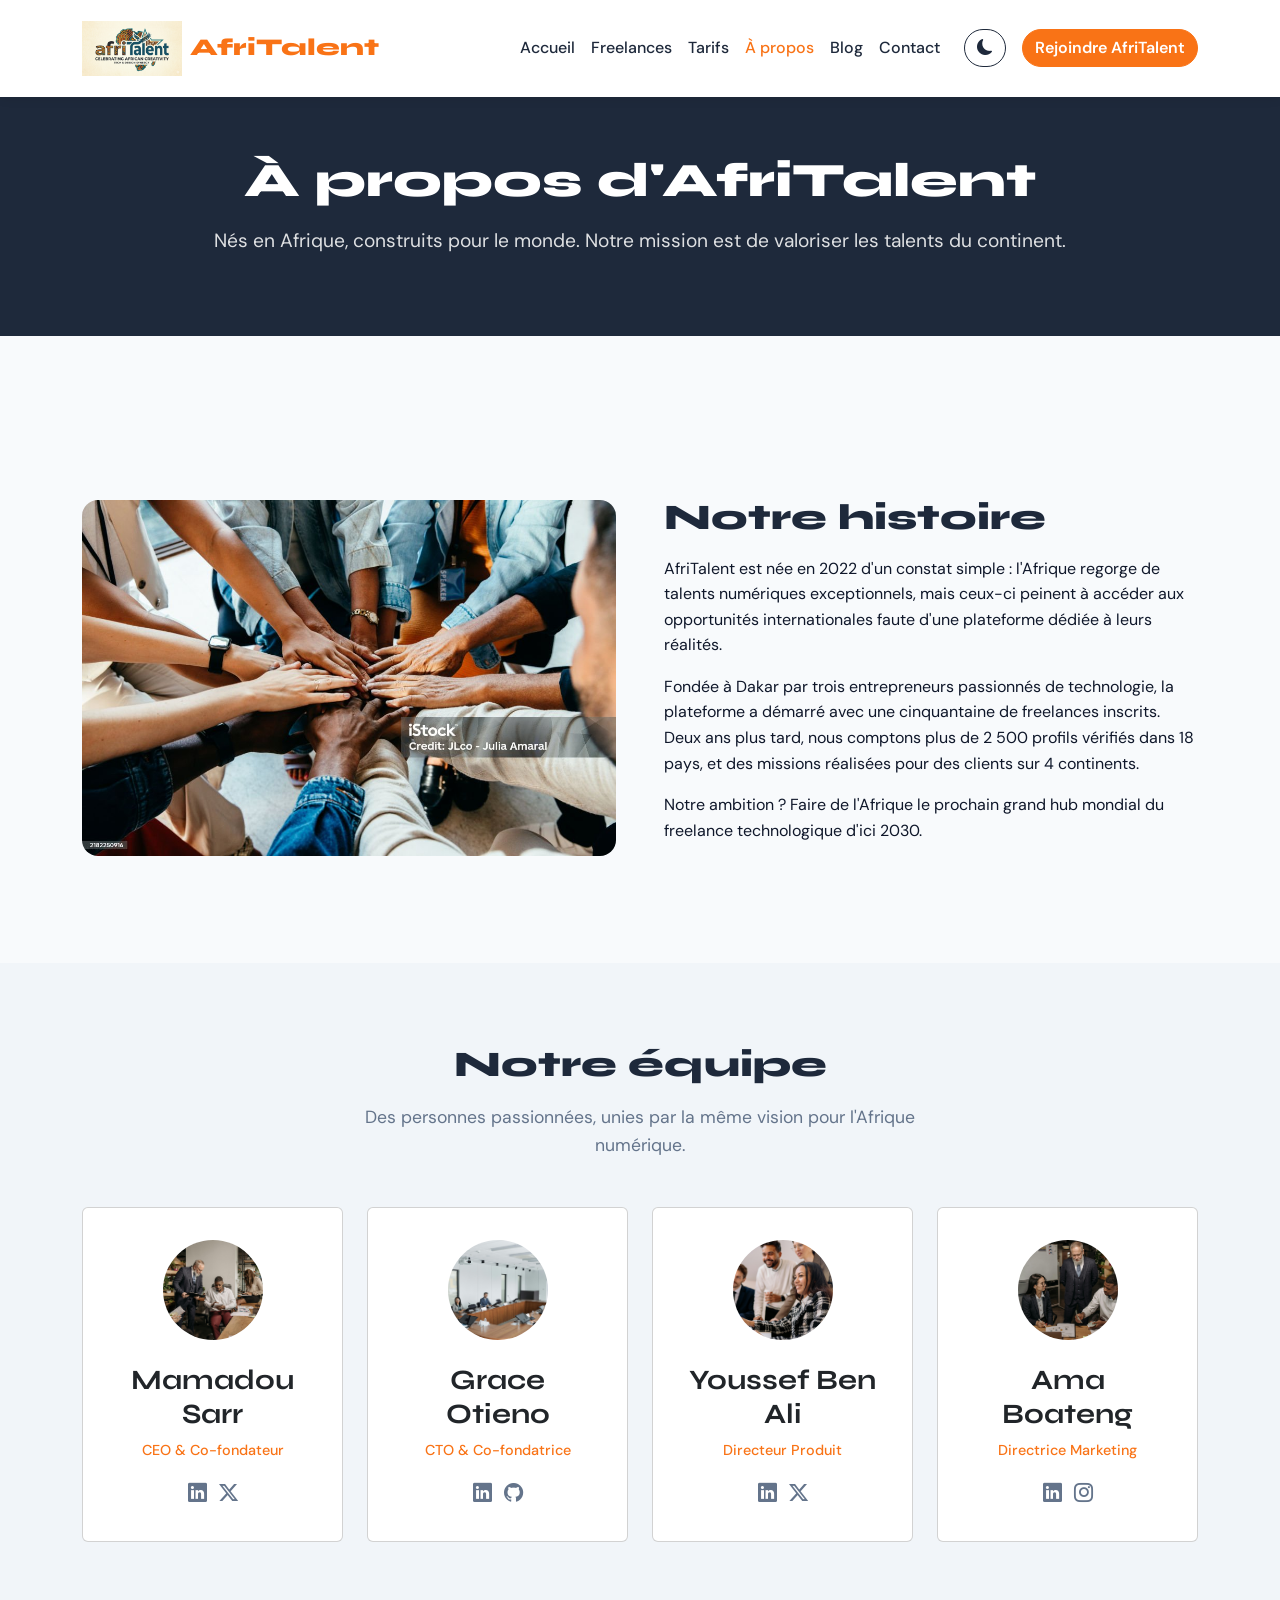
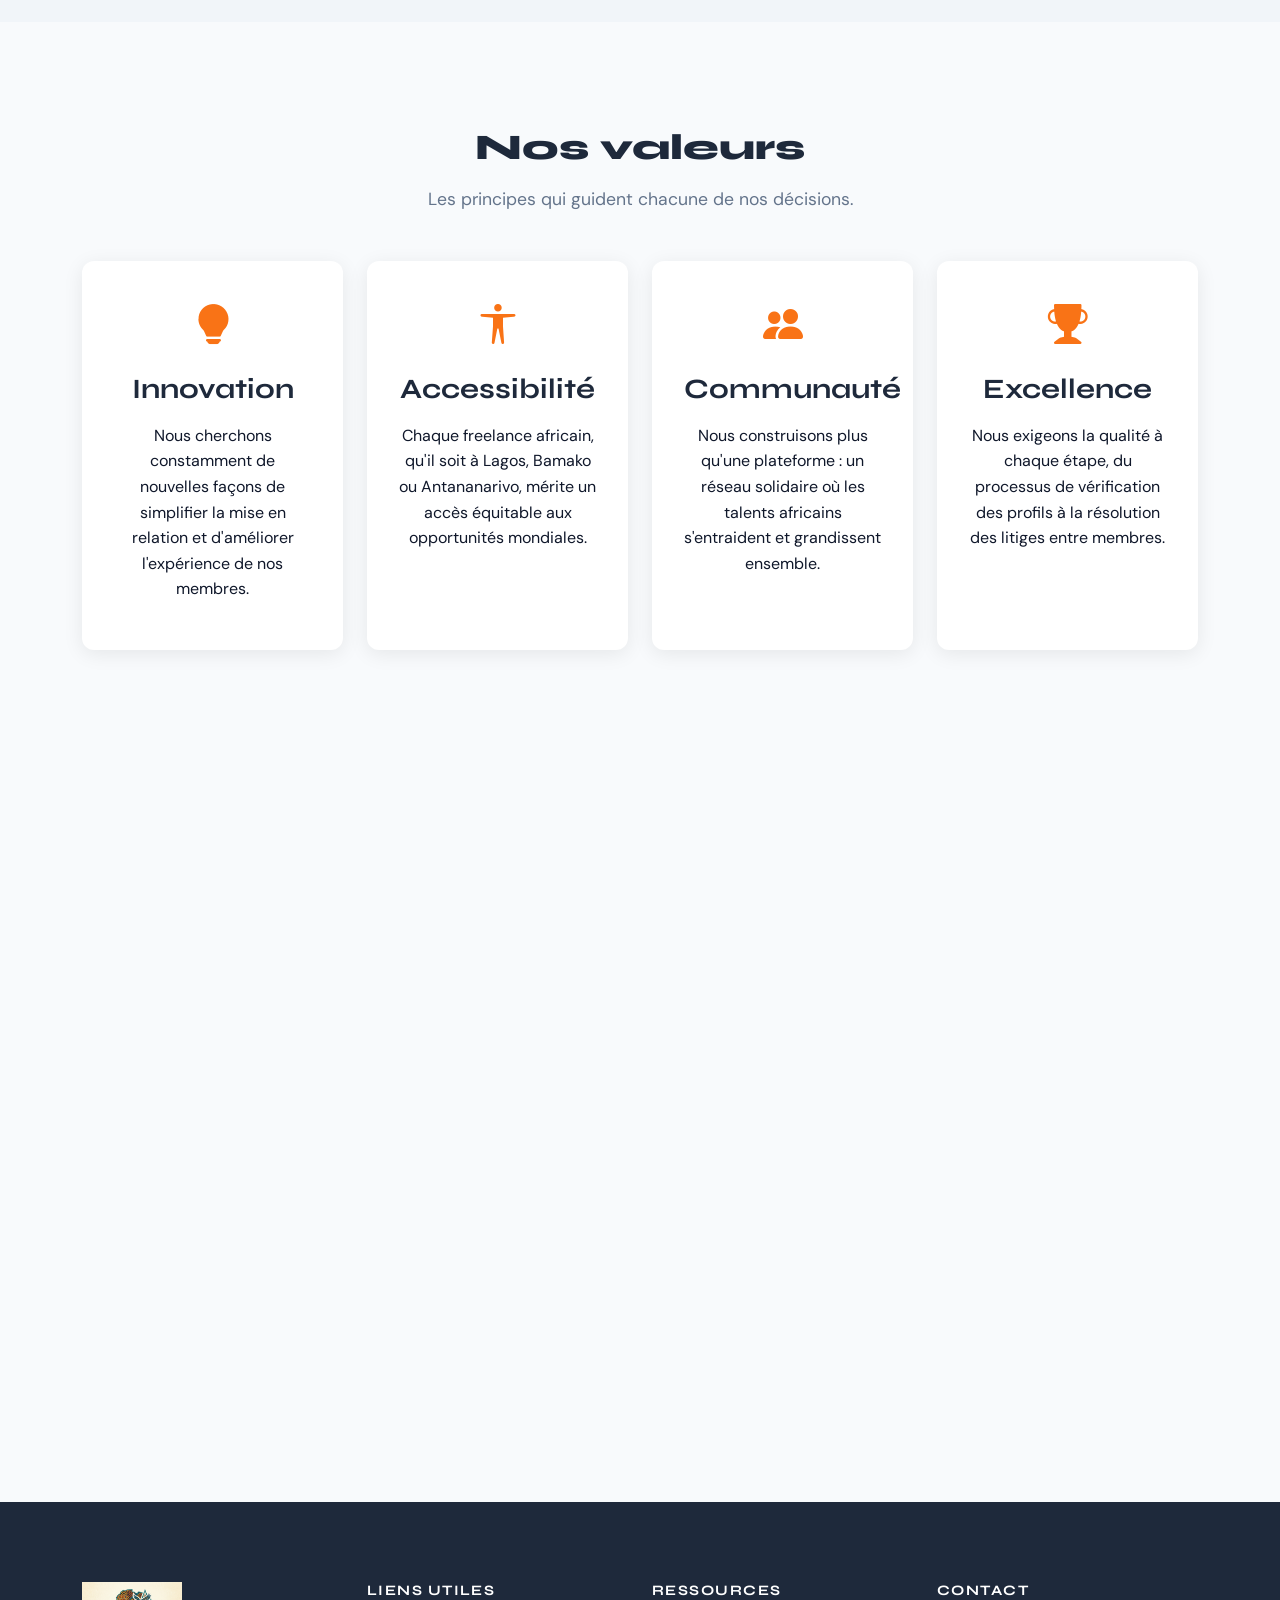
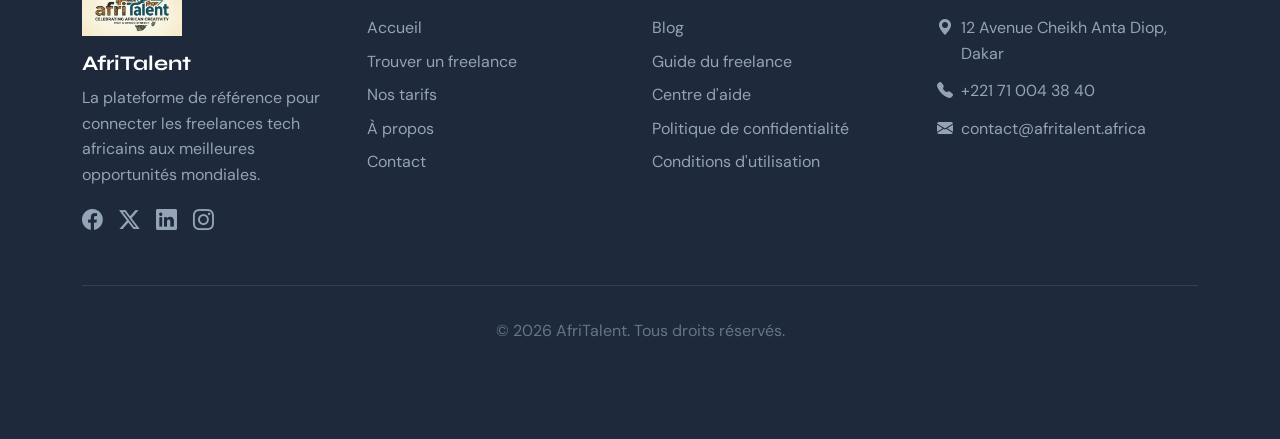
==== commit e838faec: "Finalisation : corrections responsive, optimisation du code et commentaires" ====
--- a/about.html
+++ b/about.html
@@ -100,6 +100,7 @@
 
       <!-- ===================== SECTION NOTRE HISTOIRE ===================== -->
       <!-- animate-section : JS commit 7 animera cette section au scroll -->
+      <!-- Section qui raconte la création et l'ambition d'AfriTalent -->
       <section class="history-section animate-section">
         <div class="container">
           <div class="row align-items-center g-5">
@@ -135,27 +136,51 @@
       </section>
 
       <!-- ===================== SECTION L'ÉQUIPE ===================== -->
-      <!-- animate-section : JS commit 7 animera cette section au scroll -->
+      <!-- 
+        Section présentant l'équipe fondatrice et responsables clés
+        - animate-section: JS commit 7 animera cette section au scroll
+        - Affiche les 4 membres principaux avec photos, rôles et réseaux sociaux
+      -->
       <section class="team-section animate-section mt-4">
         <div class="container">
+          <!-- Titre et sous-titre de la section -->
           <h2 class="section-title text-center">Notre équipe</h2>
           <p class="section-subtitle text-center">
             Des personnes passionnées, unies par la même vision pour l'Afrique
             numérique.
           </p>
 
+          <!-- 
+            Grille des cartes d'équipe
+            - col-lg-3 col-md-6: 4 colonnes sur desktop, 2 sur tablette, 1 sur mobile
+            - justify-content-center: Centre les cartes
+            - g-4: Gap de 4 entre les colonnes
+          -->
           <div class="row g-4 justify-content-center">
-            <!-- Membre 1 -->
+            <!-- ===== MEMBRE 1: CEO ===== -->
+            <!-- 
+              Carte d'équipe avec photo, nom, rôle et liens sociaux
+              - team-card: Classe pour les styles de carte d'équipe
+              - card text-center: Composant Bootstrap centré
+            -->
             <div class="col-lg-3 col-md-6">
               <article class="team-card card text-center">
                 <div class="card-body">
+                  <!-- Photo du membre d'équipe -->
                   <img
                     src="images/pexels-pavel-danilyuk-7654411.jpg"
                     alt="Photo de Mamadou Sarr, CEO et cofondateur d'AfriTalent"
                     class="team-avatar"
                   />
+                  <!-- Nom du membre -->
                   <h3 class="card-title">Mamadou Sarr</h3>
+                  <!-- Titre/rôle du membre -->
                   <p class="team-role">CEO & Co-fondateur</p>
+                  <!-- 
+                    Liens vers réseaux sociaux
+                    - aria-hidden="true": Les icônes sont décoratives
+                    - aria-label: Donne un label aux liens pour l'accessibilité
+                  -->
                   <div class="team-socials">
                     <a href="#" aria-label="LinkedIn de Mamadou Sarr"
                       ><i class="bi bi-linkedin" aria-hidden="true"></i
@@ -168,7 +193,7 @@
               </article>
             </div>
 
-            <!-- Membre 2 -->
+            <!-- ===== MEMBRE 2: CTO ===== -->
             <div class="col-lg-3 col-md-6">
               <article class="team-card card text-center">
                 <div class="card-body">
@@ -191,7 +216,7 @@
               </article>
             </div>
 
-            <!-- Membre 3 -->
+            <!-- ===== MEMBRE 3: DIRECTEUR PRODUIT ===== -->
             <div class="col-lg-3 col-md-6">
               <article class="team-card card text-center">
                 <div class="card-body">
@@ -214,7 +239,7 @@
               </article>
             </div>
 
-            <!-- Membre 4 -->
+            <!-- ===== MEMBRE 4: DIRECTRICE MARKETING ===== -->
             <div class="col-lg-3 col-md-6">
               <article class="team-card card text-center">
                 <div class="card-body">
@@ -241,17 +266,34 @@
       </section>
 
       <!-- ===================== SECTION NOS VALEURS ===================== -->
-      <!-- animate-section : JS commit 7 animera cette section au scroll -->
+      <!-- 
+        Section présentant les 4 valeurs fondamentales d'AfriTalent
+        - animate-section: JS commit 7 animera cette section au scroll
+        - Affiche les valeurs avec icônes et descriptions courtes
+      -->
       <section class="values-section animate-section mt-4">
         <div class="container">
+          <!-- Titre et sous-titre -->
           <h2 class="section-title text-center">Nos valeurs</h2>
           <p class="section-subtitle text-center">
             Les principes qui guident chacune de nos décisions.
           </p>
 
+          <!-- 
+            Grille des cartes de valeurs
+            - col-lg-3 col-md-6: 4 colonnes sur desktop, 2 sur tablette, 1 sur mobile
+            - g-4: Gap de 4 entre les colonnes
+          -->
           <div class="row g-4">
+            <!-- ===== VALEUR 1: INNOVATION ===== -->
+            <!-- Carte affichant une valeur avec icône, titre et description -->
             <div class="col-lg-3 col-md-6">
               <article class="value-card text-center">
+                <!-- 
+                  Icône de la valeur
+                  - value-icon: Classe pour le style
+                  - aria-hidden="true": L'icône est décoratives
+                -->
                 <i
                   class="bi bi-lightbulb-fill value-icon"
                   aria-hidden="true"
@@ -264,6 +306,8 @@
                 </p>
               </article>
             </div>
+
+            <!-- ===== VALEUR 2: ACCESSIBILITÉ ===== -->
             <div class="col-lg-3 col-md-6">
               <article class="value-card text-center">
                 <i
@@ -278,6 +322,8 @@
                 </p>
               </article>
             </div>
+
+            <!-- ===== VALEUR 3: COMMUNAUTÉ ===== -->
             <div class="col-lg-3 col-md-6">
               <article class="value-card text-center">
                 <i class="bi bi-people-fill value-icon" aria-hidden="true"></i>
@@ -288,6 +334,8 @@
                 </p>
               </article>
             </div>
+
+            <!-- ===== VALEUR 4: EXCELLENCE ===== -->
             <div class="col-lg-3 col-md-6">
               <article class="value-card text-center">
                 <i class="bi bi-trophy-fill value-icon" aria-hidden="true"></i>
@@ -304,28 +352,62 @@
       </section>
 
       <!-- ===================== SECTION CHIFFRES CLÉS EN BENTO GRID ===================== -->
-      <!-- animate-section : JS commit 7 animera cette section au scroll -->
+      <!-- 
+        Section affichant les statistiques clés d'AfriTalent
+        - animate-section: JS commit 7 animera cette section au scroll
+        - bento-grid: Grille CSS custom avec des éléments de différentes tailles
+        - Les chiffres s'animent au défilement grâce au JavaScript (data-target)
+      -->
       <section class="key-numbers-section animate-section">
         <div class="container">
+          <!-- Titre de la section -->
           <h2 class="section-title text-center">Nos chiffres clés</h2>
 
-          <!-- Bento Grid pour les chiffres -->
+          <!-- 
+            Grille bento avec statistiques animées
+            - bento-grid: Classe pour la disposition CSS grid
+            - bento-numbers: Variante spécifique pour les nombres
+            - bento-large: Classe optionnelle pour agrandir un élément
+          -->
           <div class="bento-grid bento-numbers">
+            <!-- ===== STATUT 1: FREELANCES ===== -->
+            <!-- 
+              Carte statistique avec compteur animé
+              - data-target="2500": Valeur cible pour l'animation du compteur
+              - .stat-number: Élément contenant le nombre animé
+            -->
             <div class="bento-card text-center">
+              <!-- Icône de la statistique -->
               <i class="bi bi-people-fill bento-icon" aria-hidden="true"></i>
+              <!-- 
+                Nombre à animer
+                - data-target: Valeur finale du compteur
+                - Commence à 0 et s'anime jusqu'à la valeur cible
+              -->
               <span class="stat-number" data-target="2500">0</span>
+              <!-- Étiquette descriptive -->
               <span class="stat-label">Freelances inscrits</span>
             </div>
+
+            <!-- ===== STATUT 2: MISSIONS ===== -->
+            <!-- 
+              Élément agrandit dans la grille bento
+              - bento-large: Rend cette carte plus grande
+            -->
             <div class="bento-card text-center bento-large">
               <i class="bi bi-briefcase-fill bento-icon" aria-hidden="true"></i>
               <span class="stat-number" data-target="12000">0</span>
               <span class="stat-label">Missions réalisées</span>
             </div>
+
+            <!-- ===== STATUT 3: ENTREPRISES ===== -->
             <div class="bento-card text-center">
               <i class="bi bi-building bento-icon" aria-hidden="true"></i>
               <span class="stat-number" data-target="800">0</span>
               <span class="stat-label">Entreprises clientes</span>
             </div>
+
+            <!-- ===== STATUT 4: PAYS ===== -->
             <div class="bento-card text-center">
               <i class="bi bi-globe-africa bento-icon" aria-hidden="true"></i>
               <span class="stat-number" data-target="18">0</span>
@@ -337,6 +419,7 @@
     </main>
 
     <!-- ===================== FOOTER ===================== -->
+    <!-- Pied de page commun avec liens utiles et contact, présent sur toutes les pages du site -->
     <footer class="site-footer">
       <div class="container">
         <div class="row g-4">
--- a/css/style.css
+++ b/css/style.css
@@ -247,6 +247,7 @@
   display: block;
   object-fit: cover;
 }
+/* .freelance-avatar — avatar rond utilisé dans la page freelances.html */
 .freelance-avatar {
   width: 150px;
   height: 150px;
@@ -255,6 +256,7 @@
   object-position: center top;
   flex-shrink: 0; /* Empêche les images de rétrécir dans les conteneurs flex */
 }
+/* #logo — logo principal dans la navbar. On limite la largeur pour conserver un affichage propre. */
 #logo {
   max-width: 100px;
   height: auto;
@@ -262,6 +264,7 @@
   object-fit: cover;
 }
 
+/* #footer-logo — logo réduit dans le pied de page. */
 #footer-logo {
   max-width: 100px;
   height: auto;
@@ -269,9 +272,24 @@
   object-fit: cover;
 } /* ============================================================
    BOUTONS DE FILTRAGE DES CATÉGORIES
-   ============================================================ */
-/*
-   .filter-btn — style de base des boutons de filtrage des catégories.*/
+   Utilisés sur la page freelances.html pour filtrer par compétence
+   ============================================================ */
+
+/*
+   .filter-btn — style de base des boutons de filtrage des catégories.
+   
+   Chaque bouton représente une catégorie de freelances :
+   "Tous", "Développement Web", "Design", etc.
+   
+   Propriétés :
+   - background-color: #f5f5f5 → fond gris clair par défaut
+   - color: var(--color-secondary) → texte bleu foncé
+   - border: none → supprime la bordure par défaut
+   - border-radius: 50px → forme "pilule" arrondie et moderne
+   - padding: 0.5rem 1.5rem → zone cliquable confortable
+   - font-weight: 600 → semi-gras pour la lisibilité
+   - transition: all 0.3s ease → animation fluide lors du changement d'état
+*/
 
 .filter-btn {
   background-color: #f5f5f5;
@@ -281,7 +299,21 @@
   padding: 0.5rem 1.5rem;
   font-weight: 600; /* Semi-gras pour la lisibilité des boutons */
   transition: all 0.3s ease; /* Animation fluide pour les changements de style */
-} /* Au survol d'un bouton de filtre : fond orange, texte blanc */
+  cursor: pointer; /* Curseur main pour indiquer cliquabilité */
+}
+
+/*
+   .filter-btn.active — état actif du bouton quand le filtre est appliqué.
+   
+   Quand l'utilisateur clique sur un bouton de filtre, JavaScript exécute :
+   - .forEach() sur chaque bouton pour enlever la classe 'active'
+   - Puis ajoute 'active' au bouton cliqué
+   
+   Propriétés :
+   - background-color: var(--color-primary) → fond orange de marque
+   - color: #ffffff → texte blanc (bon contraste sur orange)
+   - L'effet visuel indique clairement quel filtre est appliqué actuellement
+*/
 .filter-btn.active {
   background-color: var(--color-primary);
   color: #ffffff;
@@ -290,6 +322,14 @@
   padding: 0.5rem 1.5rem;
   font-weight: 600;
   transition: all 0.3s ease;
+}
+
+/*
+   Au survol d'un bouton : léger changement pour indiquer l'interactivité
+*/
+.filter-btn:hover {
+  transform: translateY(-2px);
+  box-shadow: 0 4px 12px rgba(0, 0, 0, 0.1);
 }
 
 /*
